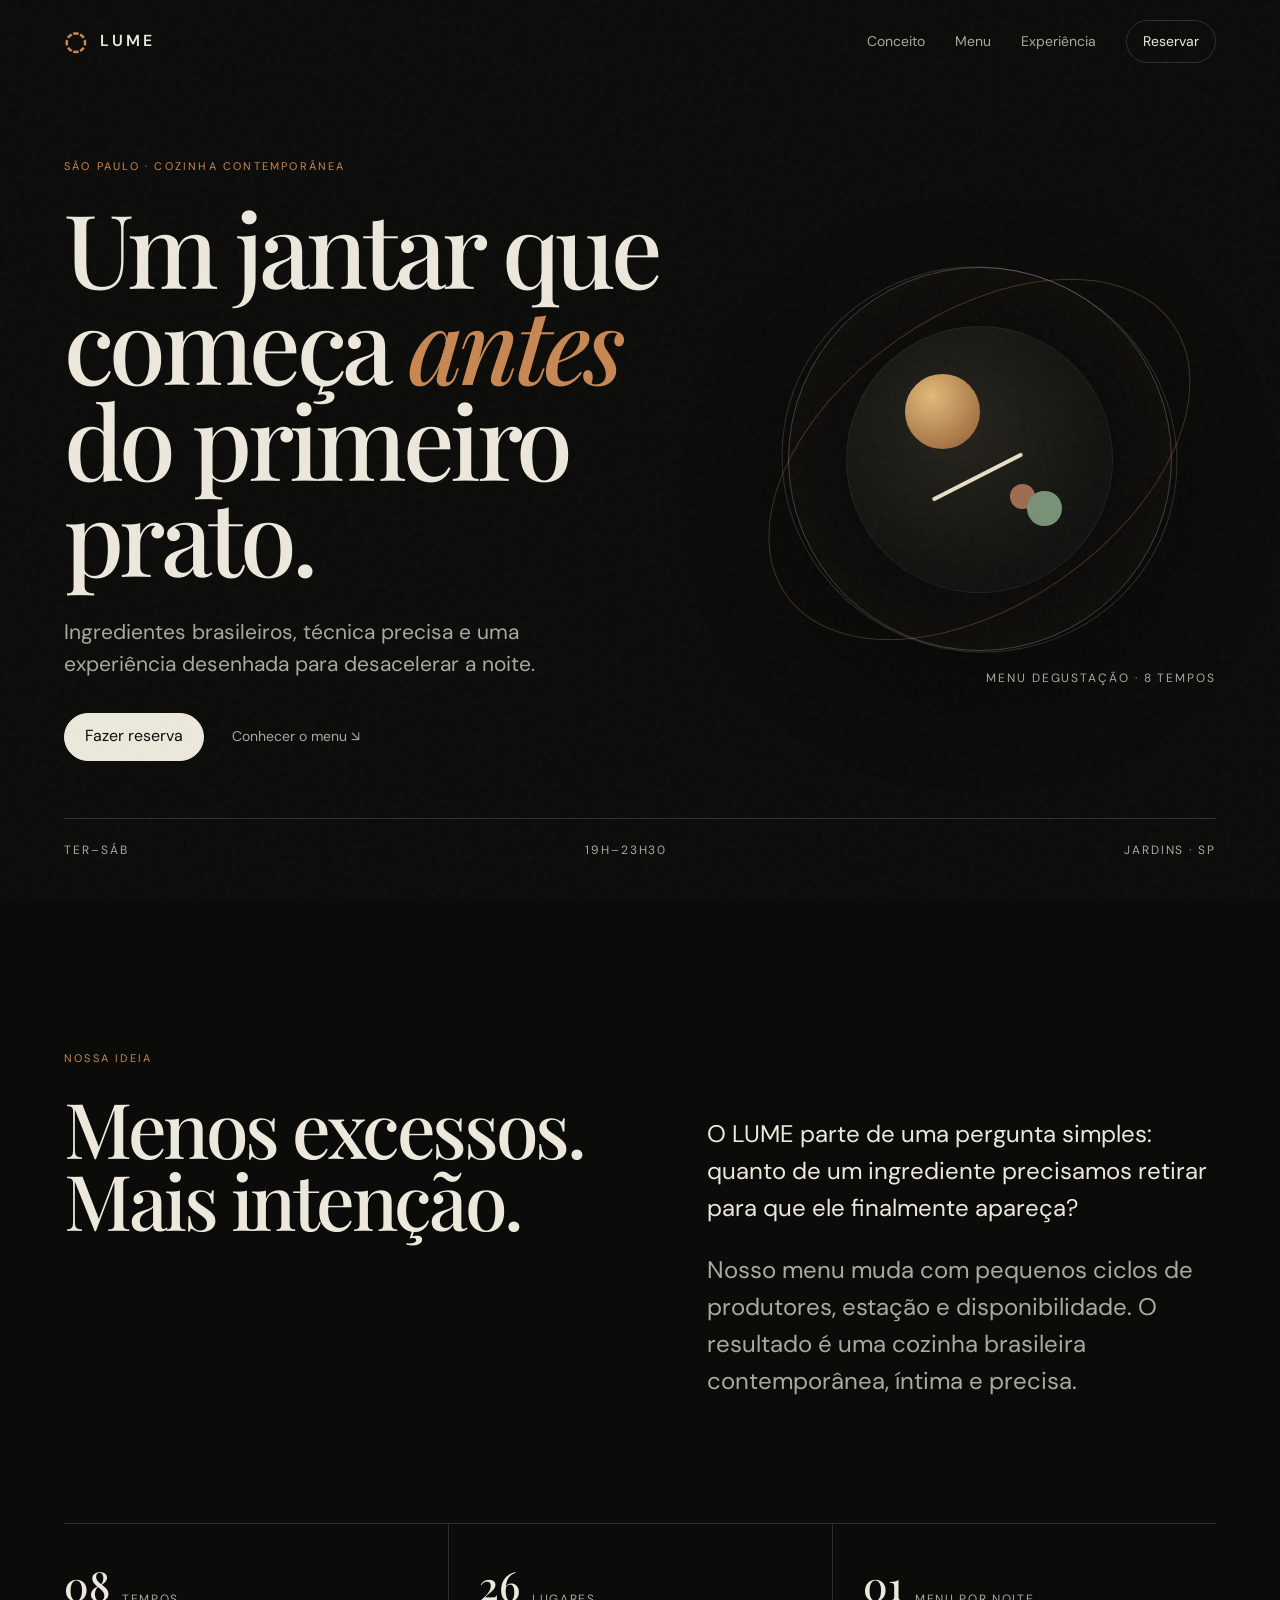
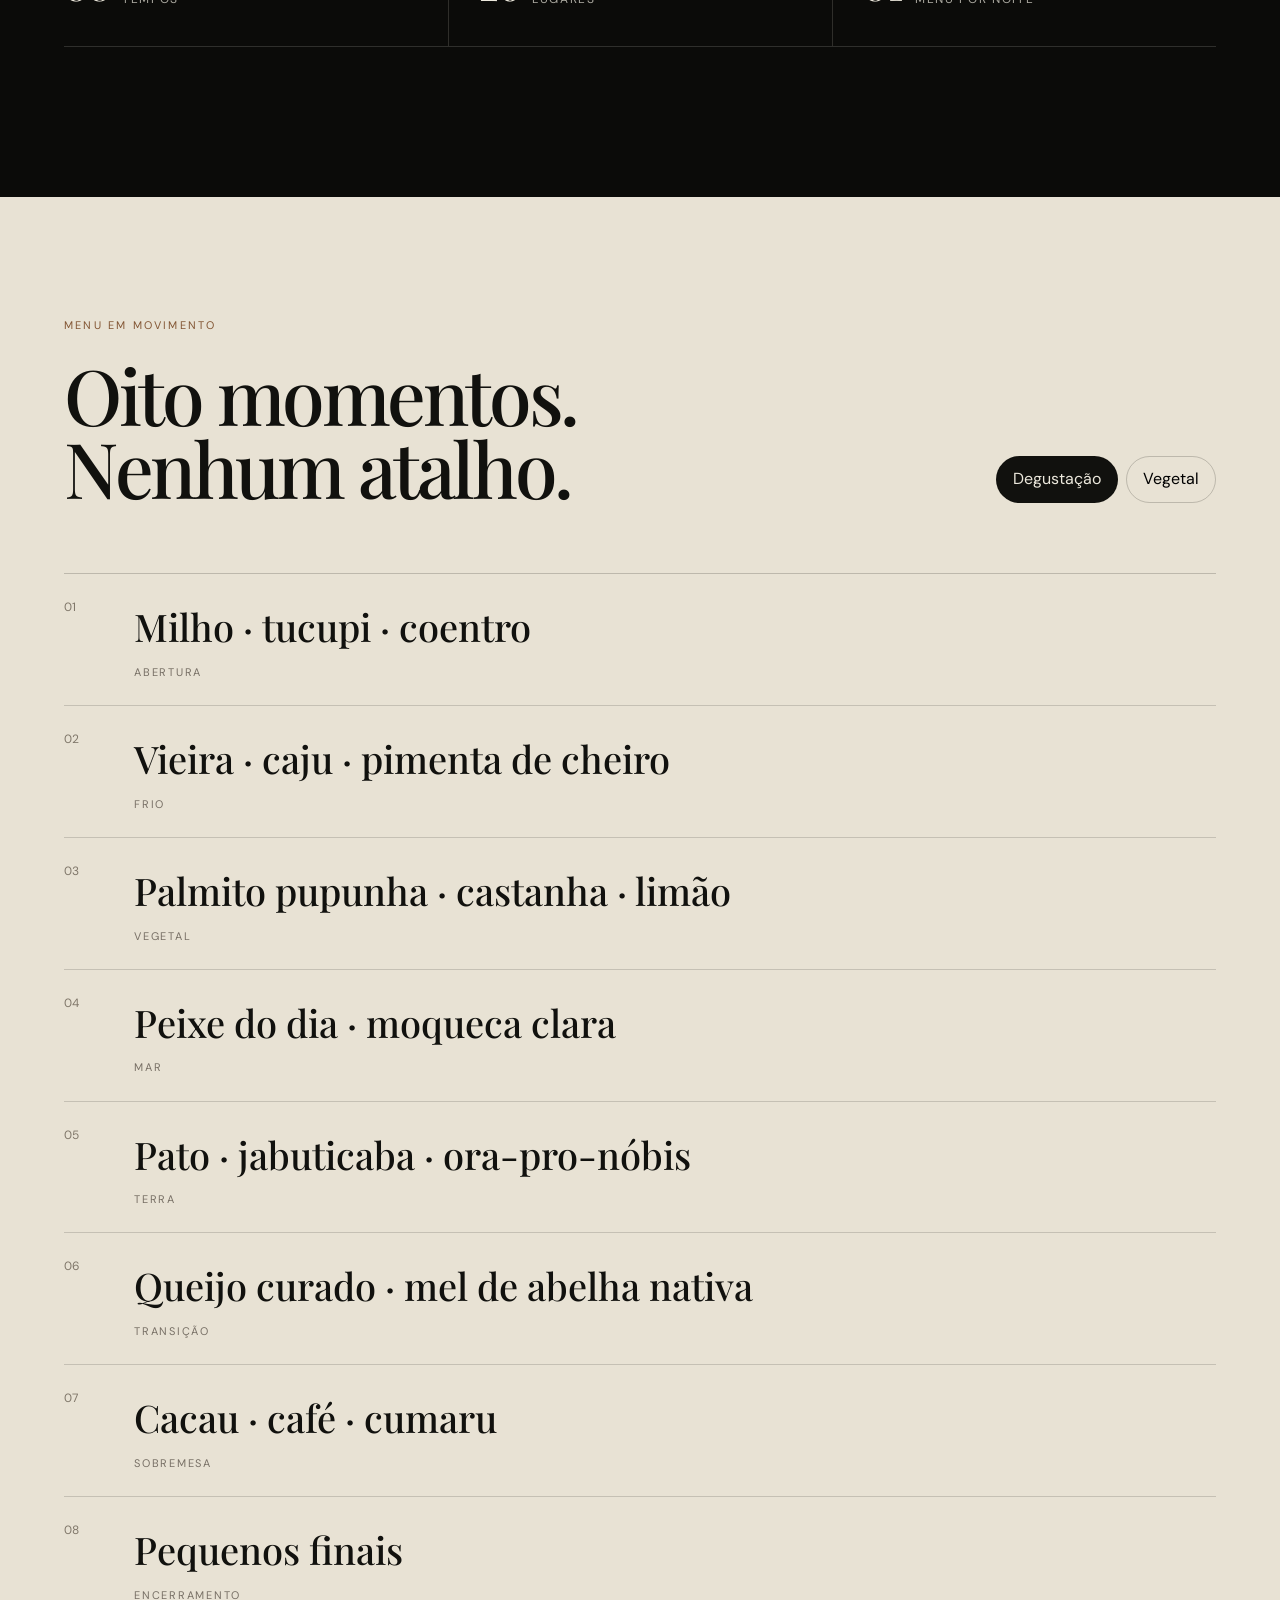
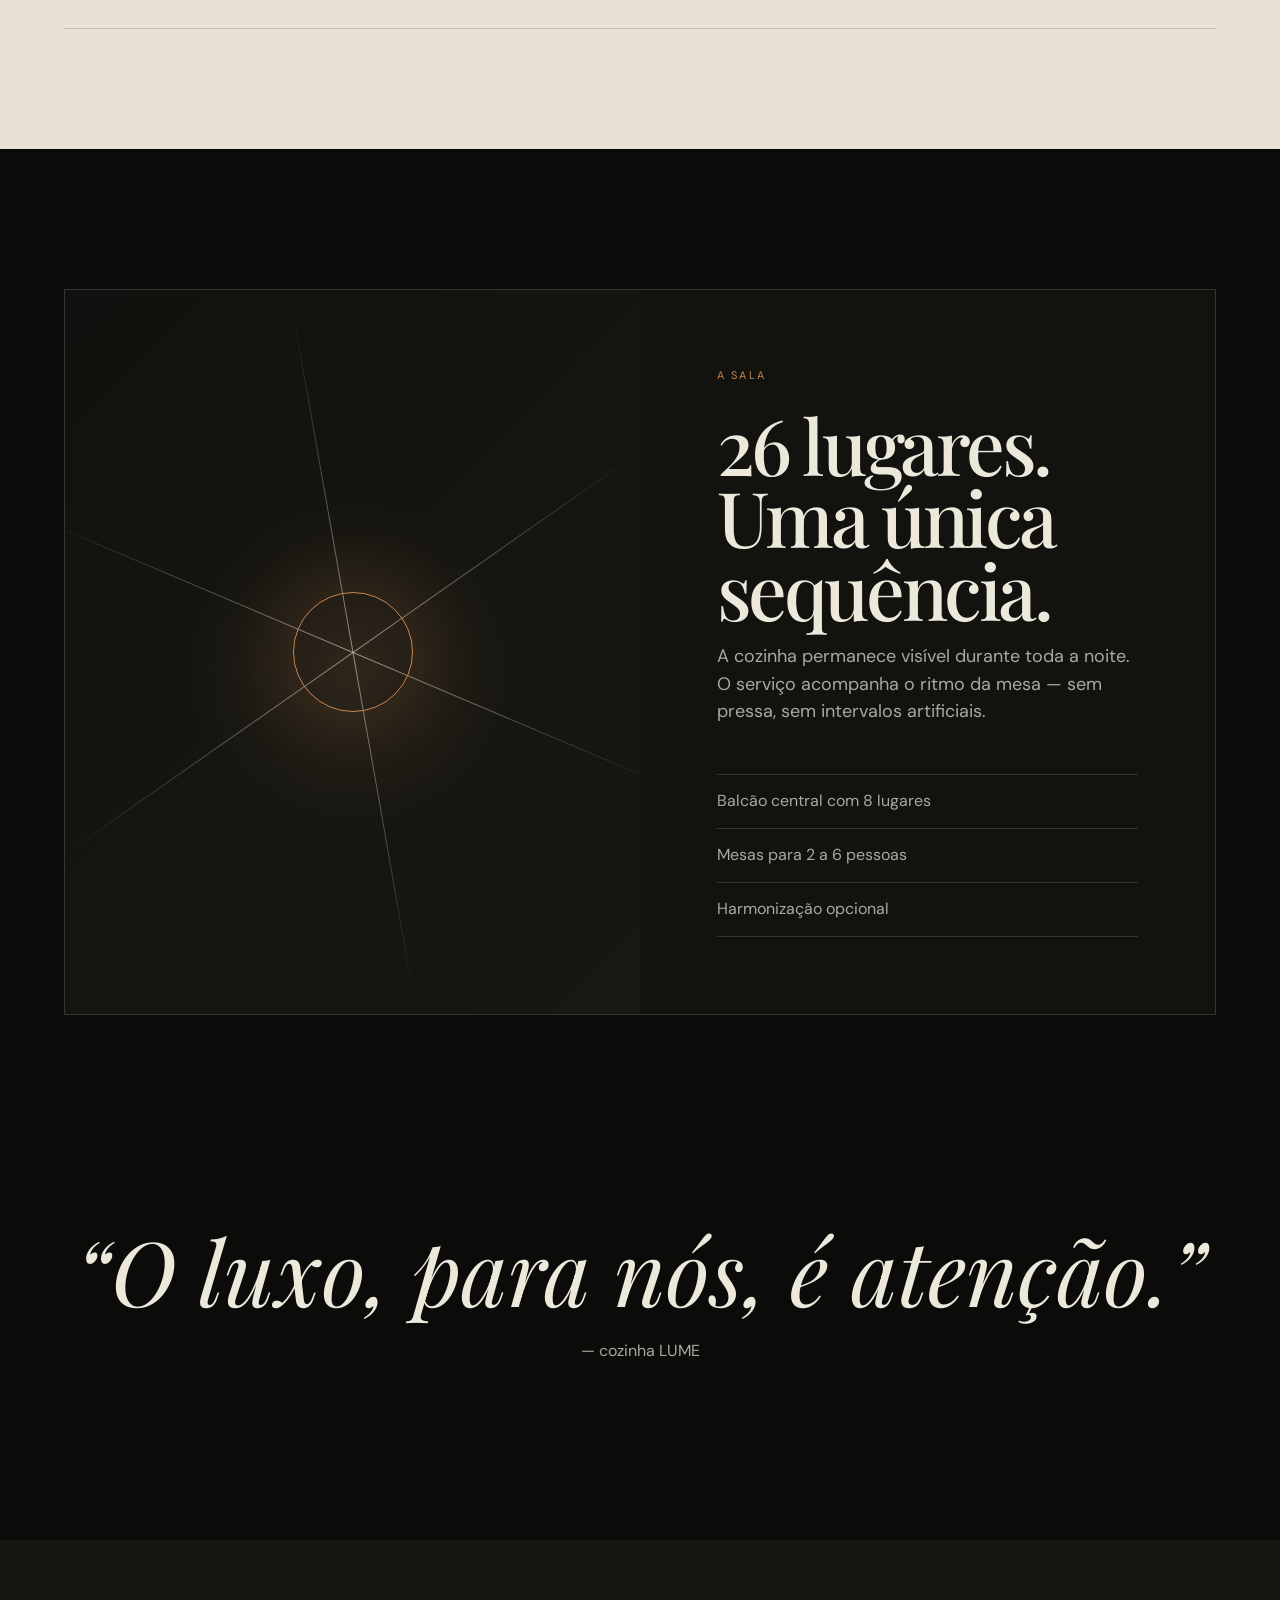
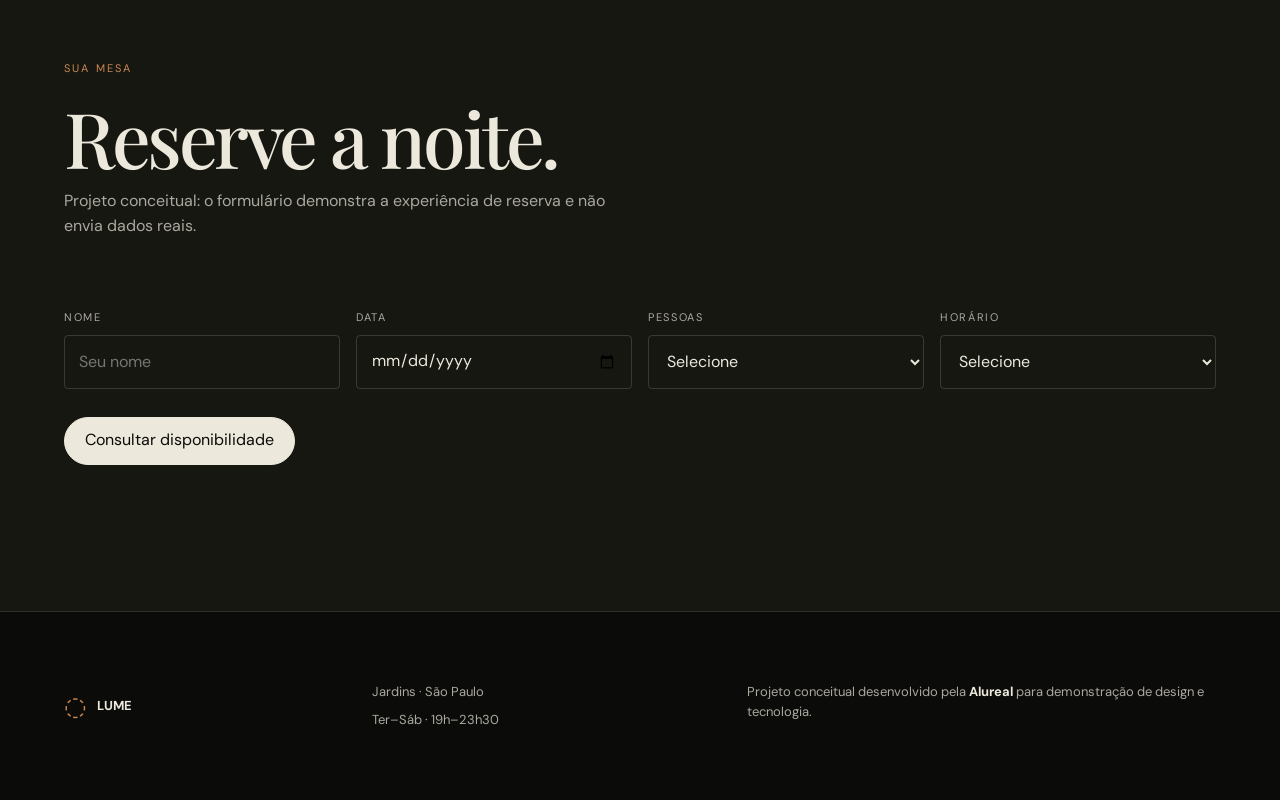
==== index.html @ 0ec7ad1d "feat: add LUME portfolio landing page" ====
<!doctype html>
<html lang="pt-BR">
<head>
  <meta charset="utf-8" />
  <meta name="viewport" content="width=device-width,initial-scale=1" />
  <meta name="theme-color" content="#0b0b09" />
  <meta name="description" content="LUME — experiência gastronômica autoral. Projeto conceitual desenvolvido pela Alureal." />
  <title>LUME — cozinha autoral</title>
  <link rel="preconnect" href="https://fonts.googleapis.com">
  <link rel="preconnect" href="https://fonts.gstatic.com" crossorigin>
  <link href="https://fonts.googleapis.com/css2?family=DM+Sans:wght@400;500;600&family=Playfair+Display:ital,wght@0,500;0,600;1,500&display=swap" rel="stylesheet">
  <link rel="stylesheet" href="styles.css" />
</head>
<body>
  <a class="skip-link" href="#conteudo">Ir para o conteúdo</a>
  <div class="grain" aria-hidden="true"></div>

  <header class="site-header" data-header>
    <a class="brand" href="#topo" aria-label="Lume, início">
      <span class="brand-mark" aria-hidden="true">◌</span>
      <span>LUME</span>
    </a>
    <button class="menu-toggle" data-menu-toggle aria-expanded="false" aria-controls="nav-principal">Menu</button>
    <nav id="nav-principal" class="nav" data-nav aria-label="Navegação principal">
      <a href="#conceito">Conceito</a>
      <a href="#menu">Menu</a>
      <a href="#experiencia">Experiência</a>
      <a href="#reserva" class="nav-cta">Reservar</a>
    </nav>
  </header>

  <main id="conteudo">
    <section id="topo" class="hero section-pad">
      <div class="hero-copy reveal">
        <p class="eyebrow">São Paulo · cozinha contemporânea</p>
        <h1>Um jantar que começa <em>antes</em> do primeiro prato.</h1>
        <p class="hero-lead">Ingredientes brasileiros, técnica precisa e uma experiência desenhada para desacelerar a noite.</p>
        <div class="hero-actions">
          <a class="button button-primary" href="#reserva">Fazer reserva</a>
          <a class="text-link" href="#menu">Conhecer o menu <span>↘</span></a>
        </div>
      </div>

      <div class="hero-art reveal" aria-label="Composição abstrata inspirada em gastronomia fina">
        <div class="orbit orbit-a"></div>
        <div class="orbit orbit-b"></div>
        <div class="plate">
          <div class="plate-inner">
            <span class="ingredient ingredient-a"></span>
            <span class="ingredient ingredient-b"></span>
            <span class="ingredient ingredient-c"></span>
          </div>
        </div>
        <p class="hero-art-caption">Menu degustação · 8 tempos</p>
      </div>

      <div class="hero-meta reveal">
        <span>Ter–Sáb</span>
        <span>19h–23h30</span>
        <span>Jardins · SP</span>
      </div>
    </section>

    <section id="conceito" class="statement section-pad">
      <p class="eyebrow reveal">Nossa ideia</p>
      <div class="statement-grid">
        <h2 class="reveal">Menos excessos.<br>Mais intenção.</h2>
        <div class="statement-copy reveal">
          <p>O LUME parte de uma pergunta simples: quanto de um ingrediente precisamos retirar para que ele finalmente apareça?</p>
          <p>Nosso menu muda com pequenos ciclos de produtores, estação e disponibilidade. O resultado é uma cozinha brasileira contemporânea, íntima e precisa.</p>
        </div>
      </div>
      <div class="metrics reveal" aria-label="Destaques do restaurante">
        <div><strong>08</strong><span>tempos</span></div>
        <div><strong>26</strong><span>lugares</span></div>
        <div><strong>01</strong><span>menu por noite</span></div>
      </div>
    </section>

    <section id="menu" class="menu-section section-pad">
      <div class="section-head reveal">
        <div>
          <p class="eyebrow">Menu em movimento</p>
          <h2>Oito momentos.<br>Nenhum atalho.</h2>
        </div>
        <div class="menu-tabs" role="tablist" aria-label="Seleção de menu">
          <button class="menu-tab active" data-menu-tab="degustacao" role="tab" aria-selected="true">Degustação</button>
          <button class="menu-tab" data-menu-tab="vegetal" role="tab" aria-selected="false">Vegetal</button>
        </div>
      </div>

      <div class="menu-list reveal" data-menu-panel="degustacao">
        <article><span>01</span><div><h3>Milho · tucupi · coentro</h3><p>abertura</p></div></article>
        <article><span>02</span><div><h3>Vieira · caju · pimenta de cheiro</h3><p>frio</p></div></article>
        <article><span>03</span><div><h3>Palmito pupunha · castanha · limão</h3><p>vegetal</p></div></article>
        <article><span>04</span><div><h3>Peixe do dia · moqueca clara</h3><p>mar</p></div></article>
        <article><span>05</span><div><h3>Pato · jabuticaba · ora-pro-nóbis</h3><p>terra</p></div></article>
        <article><span>06</span><div><h3>Queijo curado · mel de abelha nativa</h3><p>transição</p></div></article>
        <article><span>07</span><div><h3>Cacau · café · cumaru</h3><p>sobremesa</p></div></article>
        <article><span>08</span><div><h3>Pequenos finais</h3><p>encerramento</p></div></article>
      </div>

      <div class="menu-list reveal" data-menu-panel="vegetal" hidden>
        <article><span>01</span><div><h3>Milho · tucupi · coentro</h3><p>abertura</p></div></article>
        <article><span>02</span><div><h3>Tomate fermentado · caju · manjericão</h3><p>frio</p></div></article>
        <article><span>03</span><div><h3>Palmito pupunha · castanha · limão</h3><p>vegetal</p></div></article>
        <article><span>04</span><div><h3>Abóbora · leite de coco · dendê</h3><p>quente</p></div></article>
        <article><span>05</span><div><h3>Cogumelos · jabuticaba · ervas</h3><p>terra</p></div></article>
        <article><span>06</span><div><h3>Mandioca · melado · queijo vegetal</h3><p>transição</p></div></article>
        <article><span>07</span><div><h3>Cacau · café · cumaru</h3><p>sobremesa</p></div></article>
        <article><span>08</span><div><h3>Pequenos finais</h3><p>encerramento</p></div></article>
      </div>
    </section>

    <section id="experiencia" class="experience section-pad">
      <div class="experience-card reveal">
        <div class="experience-visual" aria-hidden="true">
          <span class="glass-line line-1"></span>
          <span class="glass-line line-2"></span>
          <span class="glass-line line-3"></span>
          <span class="experience-dot"></span>
        </div>
        <div class="experience-copy">
          <p class="eyebrow">A sala</p>
          <h2>26 lugares.<br>Uma única sequência.</h2>
          <p>A cozinha permanece visível durante toda a noite. O serviço acompanha o ritmo da mesa — sem pressa, sem intervalos artificiais.</p>
          <ul>
            <li>Balcão central com 8 lugares</li>
            <li>Mesas para 2 a 6 pessoas</li>
            <li>Harmonização opcional</li>
          </ul>
        </div>
      </div>
    </section>

    <section class="quote section-pad reveal" aria-label="Manifesto">
      <blockquote>“O luxo, para nós, é atenção.”</blockquote>
      <p>— cozinha LUME</p>
    </section>

    <section id="reserva" class="reservation section-pad">
      <div class="reservation-head reveal">
        <p class="eyebrow">Sua mesa</p>
        <h2>Reserve a noite.</h2>
        <p>Projeto conceitual: o formulário demonstra a experiência de reserva e não envia dados reais.</p>
      </div>

      <form class="reservation-form reveal" data-reservation-form>
        <label>
          <span>Nome</span>
          <input name="nome" autocomplete="name" placeholder="Seu nome" required />
        </label>
        <label>
          <span>Data</span>
          <input name="data" type="date" required />
        </label>
        <label>
          <span>Pessoas</span>
          <select name="pessoas" required>
            <option value="">Selecione</option>
            <option>2 pessoas</option><option>3 pessoas</option><option>4 pessoas</option><option>5 pessoas</option><option>6 pessoas</option>
          </select>
        </label>
        <label>
          <span>Horário</span>
          <select name="horario" required>
            <option value="">Selecione</option>
            <option>19:00</option><option>19:30</option><option>20:00</option><option>20:30</option><option>21:00</option>
          </select>
        </label>
        <button class="button button-primary form-submit" type="submit">Consultar disponibilidade</button>
        <p class="form-message" data-form-message aria-live="polite"></p>
      </form>
    </section>
  </main>

  <footer class="footer section-pad">
    <div class="footer-brand">
      <span class="brand-mark" aria-hidden="true">◌</span>
      <strong>LUME</strong>
    </div>
    <div><span>Jardins · São Paulo</span><span>Ter–Sáb · 19h–23h30</span></div>
    <p class="concept-credit">Projeto conceitual desenvolvido pela <strong>Alureal</strong> para demonstração de design e tecnologia.</p>
  </footer>

  <script src="script.js"></script>
</body>
</html>
---- styles.css ----
:root{--bg:#0b0b09;--panel:#12120f;--paper:#ece8dc;--muted:#aaa89f;--line:rgba(236,232,220,.16);--accent:#c88752;--accent2:#7a9b7b;--max:1280px;--pad:clamp(24px,5vw,72px)}
*{box-sizing:border-box}html{scroll-behavior:smooth}body{margin:0;background:var(--bg);color:var(--paper);font-family:"DM Sans",sans-serif;line-height:1.55;overflow-x:hidden}body.menu-open{overflow:hidden}a{color:inherit;text-decoration:none}button,input,select{font:inherit}.skip-link{position:fixed;left:16px;top:-60px;background:var(--paper);color:var(--bg);padding:10px 14px;z-index:100}.skip-link:focus{top:16px}.grain{position:fixed;inset:0;pointer-events:none;opacity:.1;z-index:90;background-image:url("data:image/svg+xml,%3Csvg viewBox='0 0 180 180' xmlns='http://www.w3.org/2000/svg'%3E%3Cfilter id='n'%3E%3CfeTurbulence type='fractalNoise' baseFrequency='.9' numOctaves='3' stitchTiles='stitch'/%3E%3C/filter%3E%3Crect width='100%25' height='100%25' filter='url(%23n)' opacity='.35'/%3E%3C/svg%3E")}.section-pad{padding-left:var(--pad);padding-right:var(--pad)}.site-header{position:fixed;top:0;left:0;right:0;z-index:80;height:84px;padding:0 var(--pad);display:flex;align-items:center;justify-content:space-between;border-bottom:1px solid transparent;transition:.3s}.site-header.scrolled{background:rgba(11,11,9,.82);backdrop-filter:blur(18px);border-color:var(--line)}.brand{display:flex;gap:10px;align-items:center;font-weight:600;letter-spacing:.18em}.brand-mark{color:var(--accent);font-size:26px}.nav{display:flex;align-items:center;gap:30px;font-size:14px}.nav a{color:var(--muted);transition:.2s}.nav a:hover{color:var(--paper)}.nav-cta{border:1px solid var(--line);border-radius:999px;padding:10px 16px;color:var(--paper)!important}.menu-toggle{display:none;border:0;background:none;color:var(--paper);padding:8px}.hero{min-height:100svh;max-width:var(--max);margin:auto;padding-top:140px;padding-bottom:40px;display:grid;grid-template-columns:1.15fr .85fr;grid-template-rows:1fr auto;gap:40px;align-items:center}.eyebrow{text-transform:uppercase;letter-spacing:.2em;font-size:11px;color:var(--accent);margin:0 0 24px}.hero h1,.statement h2,.section-head h2,.experience h2,.reservation h2{font-family:"Playfair Display",serif;font-weight:500;letter-spacing:-.045em;line-height:.94;margin:0}.hero h1{font-size:clamp(54px,8vw,116px);max-width:900px}.hero h1 em{font-weight:500;color:var(--accent)}.hero-lead{max-width:560px;color:var(--muted);font-size:clamp(17px,2vw,21px);margin:32px 0}.hero-actions{display:flex;align-items:center;gap:28px;flex-wrap:wrap}.button{display:inline-flex;align-items:center;justify-content:center;min-height:48px;padding:0 20px;border-radius:999px;border:1px solid var(--line);cursor:pointer;transition:.25s}.button-primary{background:var(--paper);color:var(--bg);border-color:var(--paper)}.button-primary:hover{transform:translateY(-2px);background:#fff}.text-link{color:var(--muted);font-size:14px}.text-link span{display:inline-block;transition:.2s}.text-link:hover span{transform:translate(3px,3px)}.hero-art{position:relative;min-height:520px;display:grid;place-items:center}.plate{width:min(30vw,390px);aspect-ratio:1;border:1px solid rgba(236,232,220,.24);border-radius:50%;display:grid;place-items:center;box-shadow:inset 0 0 90px rgba(200,135,82,.05),0 35px 100px rgba(0,0,0,.36)}.plate-inner{width:70%;aspect-ratio:1;border-radius:50%;background:radial-gradient(circle at 42% 38%,#25231c,#11110e 68%);position:relative;border:1px solid rgba(255,255,255,.06)}.ingredient{position:absolute;display:block;border-radius:50%;filter:blur(.2px)}.ingredient-a{width:28%;aspect-ratio:1;background:radial-gradient(circle at 35% 30%,#e3b979,#8e5b32);left:22%;top:18%}.ingredient-b{width:13%;aspect-ratio:1;background:#789176;right:19%;bottom:25%;box-shadow:-22px -12px 0 -5px #9d6c52}.ingredient-c{width:38%;height:4px;border-radius:10px;background:#e6dfc7;left:30%;top:56%;transform:rotate(-27deg)}.orbit{position:absolute;border:1px solid var(--line);border-radius:50%;inset:13% 8%}.orbit-a{transform:rotate(18deg)}.orbit-b{inset:22% 0;transform:rotate(-35deg);border-color:rgba(200,135,82,.3)}.hero-art-caption{position:absolute;right:0;bottom:20px;color:var(--muted);font-size:12px;letter-spacing:.16em;text-transform:uppercase}.hero-meta{grid-column:1/-1;display:flex;justify-content:space-between;padding-top:22px;border-top:1px solid var(--line);color:var(--muted);font-size:12px;text-transform:uppercase;letter-spacing:.16em}.statement{max-width:var(--max);margin:auto;padding-top:150px;padding-bottom:150px}.statement-grid{display:grid;grid-template-columns:1.05fr .95fr;gap:80px}.statement h2,.section-head h2,.experience h2,.reservation h2{font-size:clamp(46px,6vw,82px)}.statement-copy{font-size:clamp(18px,2vw,24px);color:var(--muted);max-width:590px}.statement-copy p:first-child{color:var(--paper)}.metrics{margin-top:100px;border-top:1px solid var(--line);border-bottom:1px solid var(--line);display:grid;grid-template-columns:repeat(3,1fr)}.metrics div{padding:30px 0;display:flex;align-items:end;gap:12px}.metrics div+div{border-left:1px solid var(--line);padding-left:30px}.metrics strong{font-family:"Playfair Display";font-size:40px;font-weight:500}.metrics span{color:var(--muted);font-size:12px;text-transform:uppercase;letter-spacing:.14em;margin-bottom:8px}.menu-section{background:#e8e2d4;color:#11110e;padding-top:120px;padding-bottom:120px}.menu-section .eyebrow{color:#825533}.section-head{max-width:var(--max);margin:auto;display:flex;justify-content:space-between;gap:40px;align-items:end}.menu-tabs{display:flex;gap:8px}.menu-tab{border:1px solid rgba(17,17,14,.2);background:transparent;border-radius:999px;padding:10px 16px;cursor:pointer}.menu-tab.active{background:#11110e;color:#ece8dc}.menu-list{max-width:var(--max);margin:70px auto 0;border-top:1px solid rgba(17,17,14,.2)}.menu-list article{display:grid;grid-template-columns:70px 1fr;padding:24px 0;border-bottom:1px solid rgba(17,17,14,.16)}.menu-list article>span{font-size:12px;color:#7f7669}.menu-list h3{font-family:"Playfair Display";font-size:clamp(24px,3vw,38px);font-weight:500;margin:0}.menu-list p{font-size:11px;letter-spacing:.16em;text-transform:uppercase;color:#776f65;margin:7px 0 0}.experience{max-width:var(--max);margin:auto;padding-top:140px;padding-bottom:140px}.experience-card{display:grid;grid-template-columns:1fr 1fr;min-height:620px;border:1px solid var(--line);background:var(--panel)}.experience-visual{position:relative;overflow:hidden;background:radial-gradient(circle at 50% 52%,rgba(200,135,82,.15),transparent 35%),linear-gradient(135deg,#11120f,#181712)}.glass-line{position:absolute;height:1px;background:linear-gradient(90deg,transparent,rgba(236,232,220,.55),transparent);width:120%;left:-10%;top:50%}.line-1{transform:rotate(23deg)}.line-2{transform:rotate(-35deg)}.line-3{transform:rotate(80deg)}.experience-dot{position:absolute;width:120px;aspect-ratio:1;border-radius:50%;border:1px solid var(--accent);left:50%;top:50%;transform:translate(-50%,-50%);box-shadow:0 0 80px rgba(200,135,82,.18)}.experience-copy{padding:clamp(36px,6vw,86px);display:flex;flex-direction:column;justify-content:center}.experience-copy>p:not(.eyebrow){color:var(--muted);font-size:18px;max-width:520px}.experience-copy ul{list-style:none;padding:0;margin:30px 0 0;border-top:1px solid var(--line)}.experience-copy li{padding:14px 0;border-bottom:1px solid var(--line);color:var(--muted)}.quote{max-width:var(--max);margin:auto;padding-top:70px;padding-bottom:160px;text-align:center}.quote blockquote{font-family:"Playfair Display";font-style:italic;font-size:clamp(46px,7vw,100px);line-height:1;margin:0}.quote p{color:var(--muted);margin-top:25px}.reservation{background:#171712;padding-top:120px;padding-bottom:130px}.reservation-head,.reservation-form{max-width:var(--max);margin-left:auto;margin-right:auto}.reservation-head>p:last-child{color:var(--muted);max-width:560px}.reservation-form{margin-top:70px;display:grid;grid-template-columns:repeat(4,1fr);gap:16px}.reservation-form label{display:flex;flex-direction:column;gap:9px}.reservation-form label span{font-size:11px;text-transform:uppercase;letter-spacing:.15em;color:var(--muted)}.reservation-form input,.reservation-form select{width:100%;height:54px;background:transparent;color:var(--paper);border:1px solid var(--line);padding:0 14px;border-radius:4px;outline:none}.reservation-form select option{color:#111}.reservation-form input:focus,.reservation-form select:focus{border-color:var(--accent)}.form-submit{grid-column:1/-1;margin-top:12px;justify-self:start}.form-message{grid-column:1/-1;margin:0;color:var(--accent2)}.footer{max-width:var(--max);margin:auto;padding-top:70px;padding-bottom:70px;display:grid;grid-template-columns:.8fr 1fr 1.4fr;gap:40px;border-top:1px solid var(--line);color:var(--muted);font-size:13px}.footer-brand{display:flex;gap:10px;align-items:center;color:var(--paper)}.footer>div:nth-child(2){display:flex;flex-direction:column;gap:8px}.concept-credit{margin:0}.concept-credit strong{color:var(--paper)}.reveal{opacity:0;transform:translateY(24px);transition:opacity .8s ease,transform .8s ease}.reveal.visible{opacity:1;transform:none}@media(max-width:900px){.nav{position:fixed;inset:84px 0 0;background:rgba(11,11,9,.97);display:none;flex-direction:column;align-items:flex-start;padding:40px var(--pad);font-size:28px}.nav.open{display:flex}.menu-toggle{display:block}.hero{grid-template-columns:1fr;padding-top:130px}.hero-art{min-height:420px}.plate{width:min(72vw,380px)}.hero-meta{gap:20px;overflow:auto}.statement-grid,.experience-card{grid-template-columns:1fr}.statement-grid{gap:30px}.metrics{grid-template-columns:1fr}.metrics div+div{border-left:0;border-top:1px solid var(--line);padding-left:0}.section-head{align-items:flex-start;flex-direction:column}.experience-visual{min-height:420px}.reservation-form{grid-template-columns:1fr 1fr}.footer{grid-template-columns:1fr 1fr}.concept-credit{grid-column:1/-1}}@media(max-width:560px){.site-header{height:72px}.nav{inset:72px 0 0}.hero{padding-top:112px}.hero-actions{align-items:flex-start;flex-direction:column}.hero-art{min-height:340px}.hero-art-caption{position:static;margin-top:20px}.metrics strong{font-size:34px}.menu-tabs{width:100%}.menu-tab{flex:1}.menu-list article{grid-template-columns:42px 1fr}.experience-visual{min-height:320px}.reservation-form{grid-template-columns:1fr}.footer{grid-template-columns:1fr}.concept-credit{grid-column:auto}}@media(prefers-reduced-motion:reduce){html{scroll-behavior:auto}.reveal{opacity:1;transform:none;transition:none}.button,.text-link span{transition:none}}
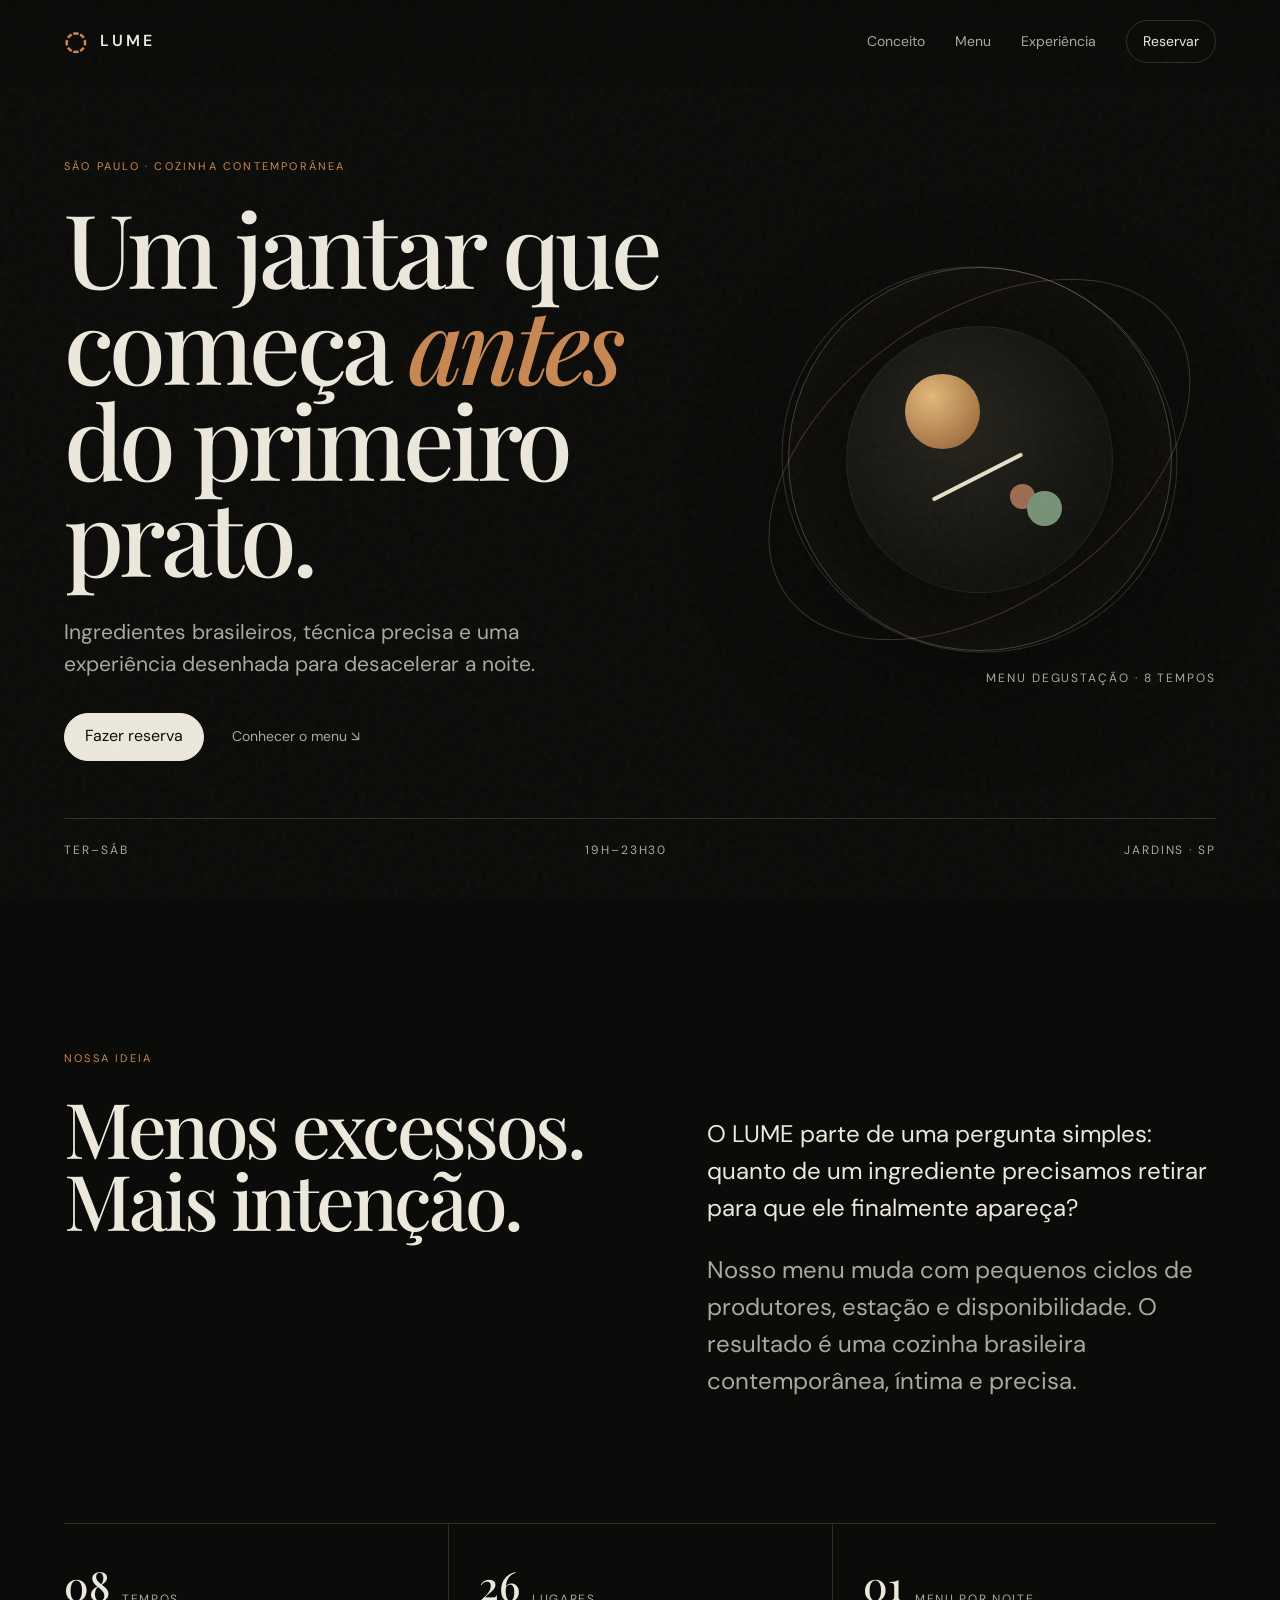
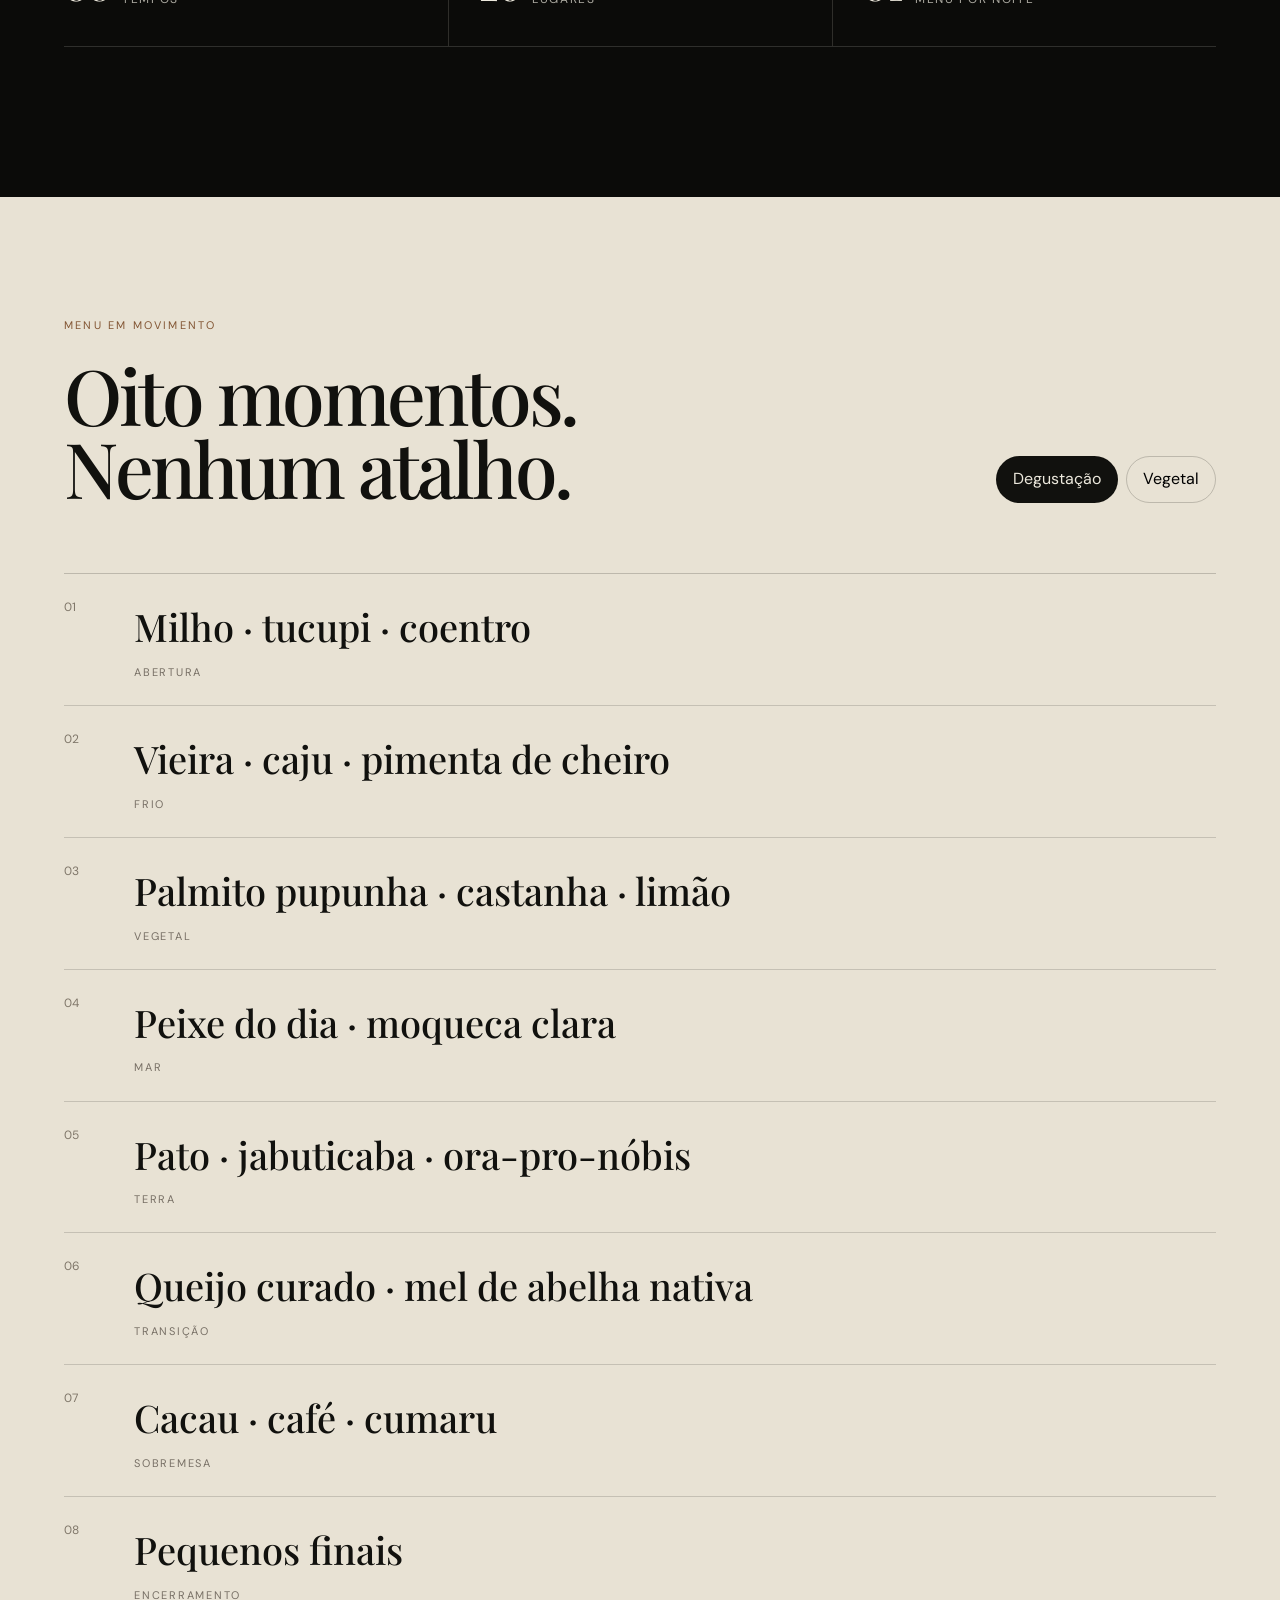
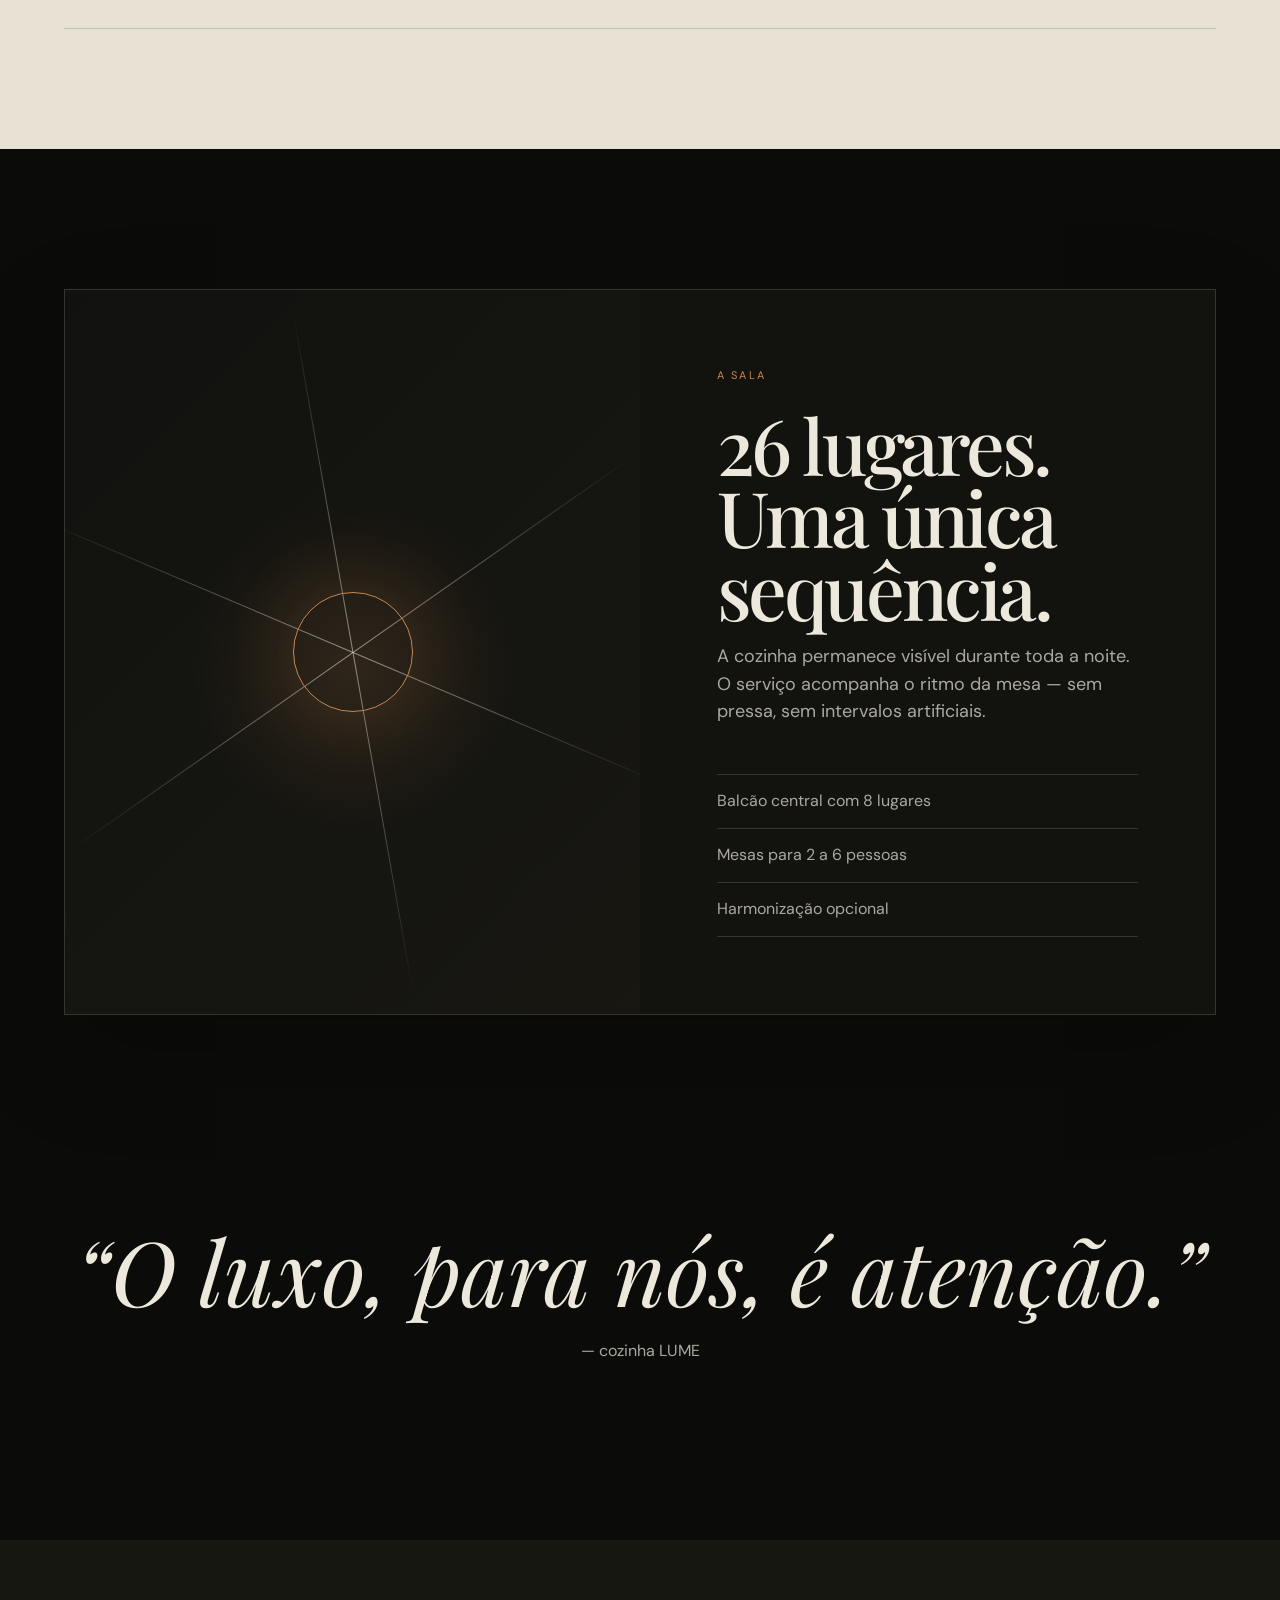
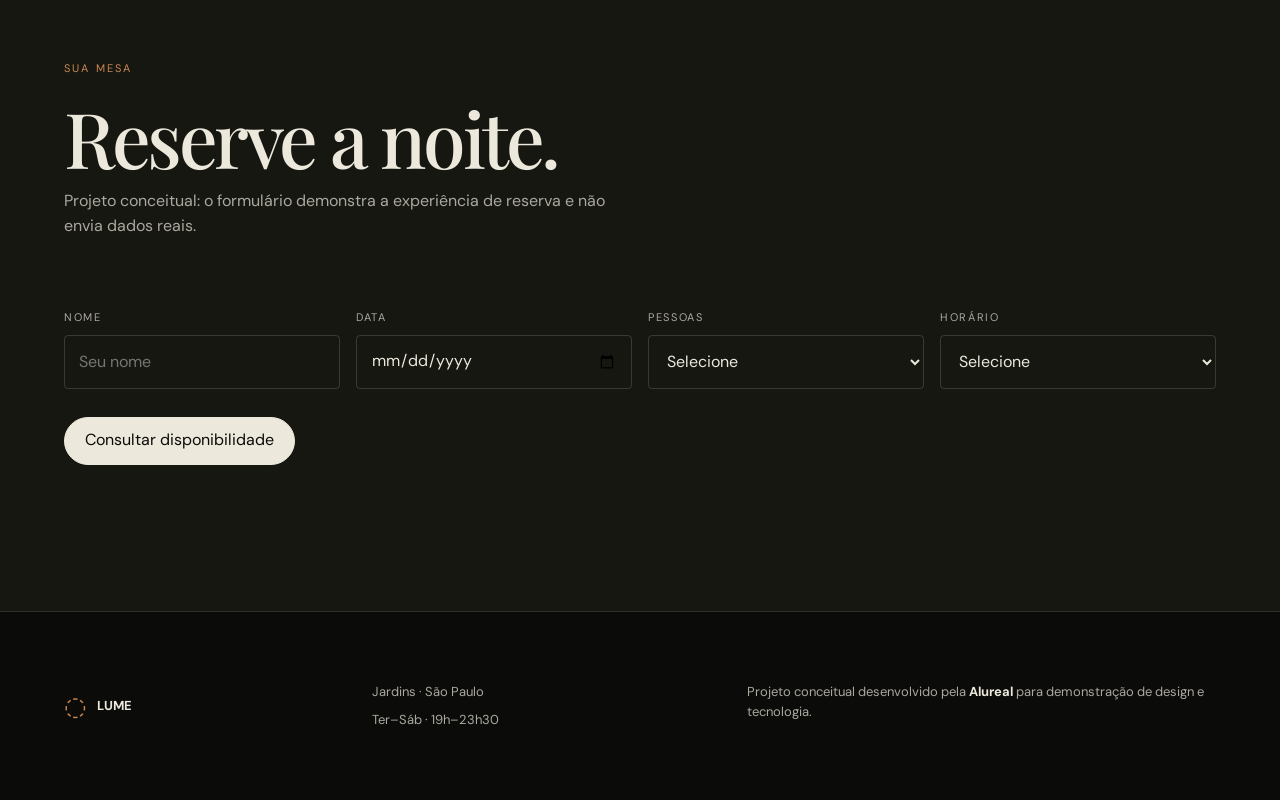
==== commit 9a431e15: "feat: connect homepage to multipage experience" ====
--- a/index.html
+++ b/index.html
@@ -2,7 +2,7 @@
 <html lang="pt-BR">
 <head>
   <meta charset="utf-8" />
-  <meta name="viewport" content="width=device-width,initial-scale=1" />
+  <meta name="viewport" content="width=device-width, initial-scale=1, maximum-scale=1, user-scalable=no, viewport-fit=cover">
   <meta name="theme-color" content="#0b0b09" />
   <meta name="description" content="LUME — experiência gastronômica autoral. Projeto conceitual desenvolvido pela Alureal." />
   <title>LUME — cozinha autoral</title>
@@ -22,10 +22,10 @@
     </a>
     <button class="menu-toggle" data-menu-toggle aria-expanded="false" aria-controls="nav-principal">Menu</button>
     <nav id="nav-principal" class="nav" data-nav aria-label="Navegação principal">
-      <a href="#conceito">Conceito</a>
-      <a href="#menu">Menu</a>
-      <a href="#experiencia">Experiência</a>
-      <a href="#reserva" class="nav-cta">Reservar</a>
+      <a href="experiencia.html">Conceito</a>
+      <a href="menu.html">Menu</a>
+      <a href="experiencia.html">Experiência</a>
+      <a href="reserva.html" class="nav-cta">Reservar</a>
     </nav>
   </header>
 
@@ -36,8 +36,8 @@
         <h1>Um jantar que começa <em>antes</em> do primeiro prato.</h1>
         <p class="hero-lead">Ingredientes brasileiros, técnica precisa e uma experiência desenhada para desacelerar a noite.</p>
         <div class="hero-actions">
-          <a class="button button-primary" href="#reserva">Fazer reserva</a>
-          <a class="text-link" href="#menu">Conhecer o menu <span>↘</span></a>
+          <a class="button button-primary" href="reserva.html">Fazer reserva</a>
+          <a class="text-link" href="menu.html">Conhecer o menu <span>↘</span></a>
         </div>
       </div>
 
--- a/styles.css
+++ b/styles.css
@@ -1,2 +1,31 @@
 :root{--bg:#0b0b09;--panel:#12120f;--paper:#ece8dc;--muted:#aaa89f;--line:rgba(236,232,220,.16);--accent:#c88752;--accent2:#7a9b7b;--max:1280px;--pad:clamp(24px,5vw,72px)}
 *{box-sizing:border-box}html{scroll-behavior:smooth}body{margin:0;background:var(--bg);color:var(--paper);font-family:"DM Sans",sans-serif;line-height:1.55;overflow-x:hidden}body.menu-open{overflow:hidden}a{color:inherit;text-decoration:none}button,input,select{font:inherit}.skip-link{position:fixed;left:16px;top:-60px;background:var(--paper);color:var(--bg);padding:10px 14px;z-index:100}.skip-link:focus{top:16px}.grain{position:fixed;inset:0;pointer-events:none;opacity:.1;z-index:90;background-image:url("data:image/svg+xml,%3Csvg viewBox='0 0 180 180' xmlns='http://www.w3.org/2000/svg'%3E%3Cfilter id='n'%3E%3CfeTurbulence type='fractalNoise' baseFrequency='.9' numOctaves='3' stitchTiles='stitch'/%3E%3C/filter%3E%3Crect width='100%25' height='100%25' filter='url(%23n)' opacity='.35'/%3E%3C/svg%3E")}.section-pad{padding-left:var(--pad);padding-right:var(--pad)}.site-header{position:fixed;top:0;left:0;right:0;z-index:80;height:84px;padding:0 var(--pad);display:flex;align-items:center;justify-content:space-between;border-bottom:1px solid transparent;transition:.3s}.site-header.scrolled{background:rgba(11,11,9,.82);backdrop-filter:blur(18px);border-color:var(--line)}.brand{display:flex;gap:10px;align-items:center;font-weight:600;letter-spacing:.18em}.brand-mark{color:var(--accent);font-size:26px}.nav{display:flex;align-items:center;gap:30px;font-size:14px}.nav a{color:var(--muted);transition:.2s}.nav a:hover{color:var(--paper)}.nav-cta{border:1px solid var(--line);border-radius:999px;padding:10px 16px;color:var(--paper)!important}.menu-toggle{display:none;border:0;background:none;color:var(--paper);padding:8px}.hero{min-height:100svh;max-width:var(--max);margin:auto;padding-top:140px;padding-bottom:40px;display:grid;grid-template-columns:1.15fr .85fr;grid-template-rows:1fr auto;gap:40px;align-items:center}.eyebrow{text-transform:uppercase;letter-spacing:.2em;font-size:11px;color:var(--accent);margin:0 0 24px}.hero h1,.statement h2,.section-head h2,.experience h2,.reservation h2{font-family:"Playfair Display",serif;font-weight:500;letter-spacing:-.045em;line-height:.94;margin:0}.hero h1{font-size:clamp(54px,8vw,116px);max-width:900px}.hero h1 em{font-weight:500;color:var(--accent)}.hero-lead{max-width:560px;color:var(--muted);font-size:clamp(17px,2vw,21px);margin:32px 0}.hero-actions{display:flex;align-items:center;gap:28px;flex-wrap:wrap}.button{display:inline-flex;align-items:center;justify-content:center;min-height:48px;padding:0 20px;border-radius:999px;border:1px solid var(--line);cursor:pointer;transition:.25s}.button-primary{background:var(--paper);color:var(--bg);border-color:var(--paper)}.button-primary:hover{transform:translateY(-2px);background:#fff}.text-link{color:var(--muted);font-size:14px}.text-link span{display:inline-block;transition:.2s}.text-link:hover span{transform:translate(3px,3px)}.hero-art{position:relative;min-height:520px;display:grid;place-items:center}.plate{width:min(30vw,390px);aspect-ratio:1;border:1px solid rgba(236,232,220,.24);border-radius:50%;display:grid;place-items:center;box-shadow:inset 0 0 90px rgba(200,135,82,.05),0 35px 100px rgba(0,0,0,.36)}.plate-inner{width:70%;aspect-ratio:1;border-radius:50%;background:radial-gradient(circle at 42% 38%,#25231c,#11110e 68%);position:relative;border:1px solid rgba(255,255,255,.06)}.ingredient{position:absolute;display:block;border-radius:50%;filter:blur(.2px)}.ingredient-a{width:28%;aspect-ratio:1;background:radial-gradient(circle at 35% 30%,#e3b979,#8e5b32);left:22%;top:18%}.ingredient-b{width:13%;aspect-ratio:1;background:#789176;right:19%;bottom:25%;box-shadow:-22px -12px 0 -5px #9d6c52}.ingredient-c{width:38%;height:4px;border-radius:10px;background:#e6dfc7;left:30%;top:56%;transform:rotate(-27deg)}.orbit{position:absolute;border:1px solid var(--line);border-radius:50%;inset:13% 8%}.orbit-a{transform:rotate(18deg)}.orbit-b{inset:22% 0;transform:rotate(-35deg);border-color:rgba(200,135,82,.3)}.hero-art-caption{position:absolute;right:0;bottom:20px;color:var(--muted);font-size:12px;letter-spacing:.16em;text-transform:uppercase}.hero-meta{grid-column:1/-1;display:flex;justify-content:space-between;padding-top:22px;border-top:1px solid var(--line);color:var(--muted);font-size:12px;text-transform:uppercase;letter-spacing:.16em}.statement{max-width:var(--max);margin:auto;padding-top:150px;padding-bottom:150px}.statement-grid{display:grid;grid-template-columns:1.05fr .95fr;gap:80px}.statement h2,.section-head h2,.experience h2,.reservation h2{font-size:clamp(46px,6vw,82px)}.statement-copy{font-size:clamp(18px,2vw,24px);color:var(--muted);max-width:590px}.statement-copy p:first-child{color:var(--paper)}.metrics{margin-top:100px;border-top:1px solid var(--line);border-bottom:1px solid var(--line);display:grid;grid-template-columns:repeat(3,1fr)}.metrics div{padding:30px 0;display:flex;align-items:end;gap:12px}.metrics div+div{border-left:1px solid var(--line);padding-left:30px}.metrics strong{font-family:"Playfair Display";font-size:40px;font-weight:500}.metrics span{color:var(--muted);font-size:12px;text-transform:uppercase;letter-spacing:.14em;margin-bottom:8px}.menu-section{background:#e8e2d4;color:#11110e;padding-top:120px;padding-bottom:120px}.menu-section .eyebrow{color:#825533}.section-head{max-width:var(--max);margin:auto;display:flex;justify-content:space-between;gap:40px;align-items:end}.menu-tabs{display:flex;gap:8px}.menu-tab{border:1px solid rgba(17,17,14,.2);background:transparent;border-radius:999px;padding:10px 16px;cursor:pointer}.menu-tab.active{background:#11110e;color:#ece8dc}.menu-list{max-width:var(--max);margin:70px auto 0;border-top:1px solid rgba(17,17,14,.2)}.menu-list article{display:grid;grid-template-columns:70px 1fr;padding:24px 0;border-bottom:1px solid rgba(17,17,14,.16)}.menu-list article>span{font-size:12px;color:#7f7669}.menu-list h3{font-family:"Playfair Display";font-size:clamp(24px,3vw,38px);font-weight:500;margin:0}.menu-list p{font-size:11px;letter-spacing:.16em;text-transform:uppercase;color:#776f65;margin:7px 0 0}.experience{max-width:var(--max);margin:auto;padding-top:140px;padding-bottom:140px}.experience-card{display:grid;grid-template-columns:1fr 1fr;min-height:620px;border:1px solid var(--line);background:var(--panel)}.experience-visual{position:relative;overflow:hidden;background:radial-gradient(circle at 50% 52%,rgba(200,135,82,.15),transparent 35%),linear-gradient(135deg,#11120f,#181712)}.glass-line{position:absolute;height:1px;background:linear-gradient(90deg,transparent,rgba(236,232,220,.55),transparent);width:120%;left:-10%;top:50%}.line-1{transform:rotate(23deg)}.line-2{transform:rotate(-35deg)}.line-3{transform:rotate(80deg)}.experience-dot{position:absolute;width:120px;aspect-ratio:1;border-radius:50%;border:1px solid var(--accent);left:50%;top:50%;transform:translate(-50%,-50%);box-shadow:0 0 80px rgba(200,135,82,.18)}.experience-copy{padding:clamp(36px,6vw,86px);display:flex;flex-direction:column;justify-content:center}.experience-copy>p:not(.eyebrow){color:var(--muted);font-size:18px;max-width:520px}.experience-copy ul{list-style:none;padding:0;margin:30px 0 0;border-top:1px solid var(--line)}.experience-copy li{padding:14px 0;border-bottom:1px solid var(--line);color:var(--muted)}.quote{max-width:var(--max);margin:auto;padding-top:70px;padding-bottom:160px;text-align:center}.quote blockquote{font-family:"Playfair Display";font-style:italic;font-size:clamp(46px,7vw,100px);line-height:1;margin:0}.quote p{color:var(--muted);margin-top:25px}.reservation{background:#171712;padding-top:120px;padding-bottom:130px}.reservation-head,.reservation-form{max-width:var(--max);margin-left:auto;margin-right:auto}.reservation-head>p:last-child{color:var(--muted);max-width:560px}.reservation-form{margin-top:70px;display:grid;grid-template-columns:repeat(4,1fr);gap:16px}.reservation-form label{display:flex;flex-direction:column;gap:9px}.reservation-form label span{font-size:11px;text-transform:uppercase;letter-spacing:.15em;color:var(--muted)}.reservation-form input,.reservation-form select{width:100%;height:54px;background:transparent;color:var(--paper);border:1px solid var(--line);padding:0 14px;border-radius:4px;outline:none}.reservation-form select option{color:#111}.reservation-form input:focus,.reservation-form select:focus{border-color:var(--accent)}.form-submit{grid-column:1/-1;margin-top:12px;justify-self:start}.form-message{grid-column:1/-1;margin:0;color:var(--accent2)}.footer{max-width:var(--max);margin:auto;padding-top:70px;padding-bottom:70px;display:grid;grid-template-columns:.8fr 1fr 1.4fr;gap:40px;border-top:1px solid var(--line);color:var(--muted);font-size:13px}.footer-brand{display:flex;gap:10px;align-items:center;color:var(--paper)}.footer>div:nth-child(2){display:flex;flex-direction:column;gap:8px}.concept-credit{margin:0}.concept-credit strong{color:var(--paper)}.reveal{opacity:0;transform:translateY(24px);transition:opacity .8s ease,transform .8s ease}.reveal.visible{opacity:1;transform:none}@media(max-width:900px){.nav{position:fixed;inset:84px 0 0;background:rgba(11,11,9,.97);display:none;flex-direction:column;align-items:flex-start;padding:40px var(--pad);font-size:28px}.nav.open{display:flex}.menu-toggle{display:block}.hero{grid-template-columns:1fr;padding-top:130px}.hero-art{min-height:420px}.plate{width:min(72vw,380px)}.hero-meta{gap:20px;overflow:auto}.statement-grid,.experience-card{grid-template-columns:1fr}.statement-grid{gap:30px}.metrics{grid-template-columns:1fr}.metrics div+div{border-left:0;border-top:1px solid var(--line);padding-left:0}.section-head{align-items:flex-start;flex-direction:column}.experience-visual{min-height:420px}.reservation-form{grid-template-columns:1fr 1fr}.footer{grid-template-columns:1fr 1fr}.concept-credit{grid-column:1/-1}}@media(max-width:560px){.site-header{height:72px}.nav{inset:72px 0 0}.hero{padding-top:112px}.hero-actions{align-items:flex-start;flex-direction:column}.hero-art{min-height:340px}.hero-art-caption{position:static;margin-top:20px}.metrics strong{font-size:34px}.menu-tabs{width:100%}.menu-tab{flex:1}.menu-list article{grid-template-columns:42px 1fr}.experience-visual{min-height:320px}.reservation-form{grid-template-columns:1fr}.footer{grid-template-columns:1fr}.concept-credit{grid-column:auto}}@media(prefers-reduced-motion:reduce){html{scroll-behavior:auto}.reveal{opacity:1;transform:none;transition:none}.button,.text-link span{transition:none}}
+
+/* mobile-hardening-2026-09-29 */
+html,body{width:100%;max-width:100%;overflow-x:clip;-webkit-text-size-adjust:100%;touch-action:pan-y}
+img,video,canvas,svg{max-width:100%;height:auto}
+.grain{z-index:20}
+.site-header{z-index:100}
+body.menu-open .site-header{background:#0b0b09;border-bottom:1px solid var(--line)}
+.hero,.statement,.menu-section,.experience,.quote,.reservation,.footer{width:100%;min-width:0}
+.hero>*,.statement-grid>*,.section-head>*,.experience-card>*,.reservation-form>*{min-width:0}
+@media(max-width:900px){
+  .nav{position:fixed;inset:84px 0 0;z-index:101;width:100%;height:calc(100dvh - 84px);display:none;flex-direction:column;align-items:stretch;gap:0;padding:24px var(--pad) max(28px,env(safe-area-inset-bottom));background:#0b0b09!important;backdrop-filter:none!important;-webkit-backdrop-filter:none!important;overflow-y:auto;overscroll-behavior:contain}
+  .nav.open{display:flex}
+  .nav a{width:100%;padding:18px 0;border-bottom:1px solid var(--line);font-size:clamp(26px,8vw,40px);line-height:1.05;color:var(--paper)}
+  .nav-cta{border:0!important;border-radius:0!important;padding:18px 0!important}
+  .hero-meta{max-width:100%;overflow-x:auto}
+}
+@media(max-width:560px){
+  :root{--pad:20px}
+  .nav{inset:72px 0 0;height:calc(100dvh - 72px)}
+  .site-header{padding-left:20px;padding-right:20px}
+  .hero,.statement,.menu-section,.experience,.quote,.reservation,.footer{max-width:100vw}
+  .experience-card{min-height:0}
+  .experience-copy{padding:30px 22px}
+}
+
+/* portfolio-polish-2026-09-29 */
+:focus-visible{outline:2px solid var(--accent);outline-offset:4px}.site-header{background:linear-gradient(to bottom,rgba(11,11,9,.72),transparent)}.nav a,.menu-tab,.button{touch-action:manipulation}.menu-list article{transition:padding .25s ease,background .25s ease}.menu-list article:hover{padding-left:14px;background:rgba(17,17,14,.035)}.experience-card{box-shadow:0 40px 100px rgba(0,0,0,.18)}.plate{transition:transform .6s cubic-bezier(.2,.8,.2,1),box-shadow .6s}.hero-art:hover .plate{transform:rotate(2deg) scale(1.015);box-shadow:inset 0 0 100px rgba(200,135,82,.07),0 45px 120px rgba(0,0,0,.46)}
+@media(max-width:560px){.hero{gap:18px}.hero h1{font-size:clamp(48px,15vw,70px)}.hero-lead{margin:24px 0}.hero-meta{scrollbar-width:none}.hero-meta::-webkit-scrollbar{display:none}.statement{padding-top:100px;padding-bottom:100px}.menu-section{padding-top:88px;padding-bottom:88px}.quote{padding-bottom:110px}.reservation{padding-top:88px;padding-bottom:96px}}
+@media(hover:none){.menu-list article:hover{padding-left:0;background:transparent}.hero-art:hover .plate{transform:none}}
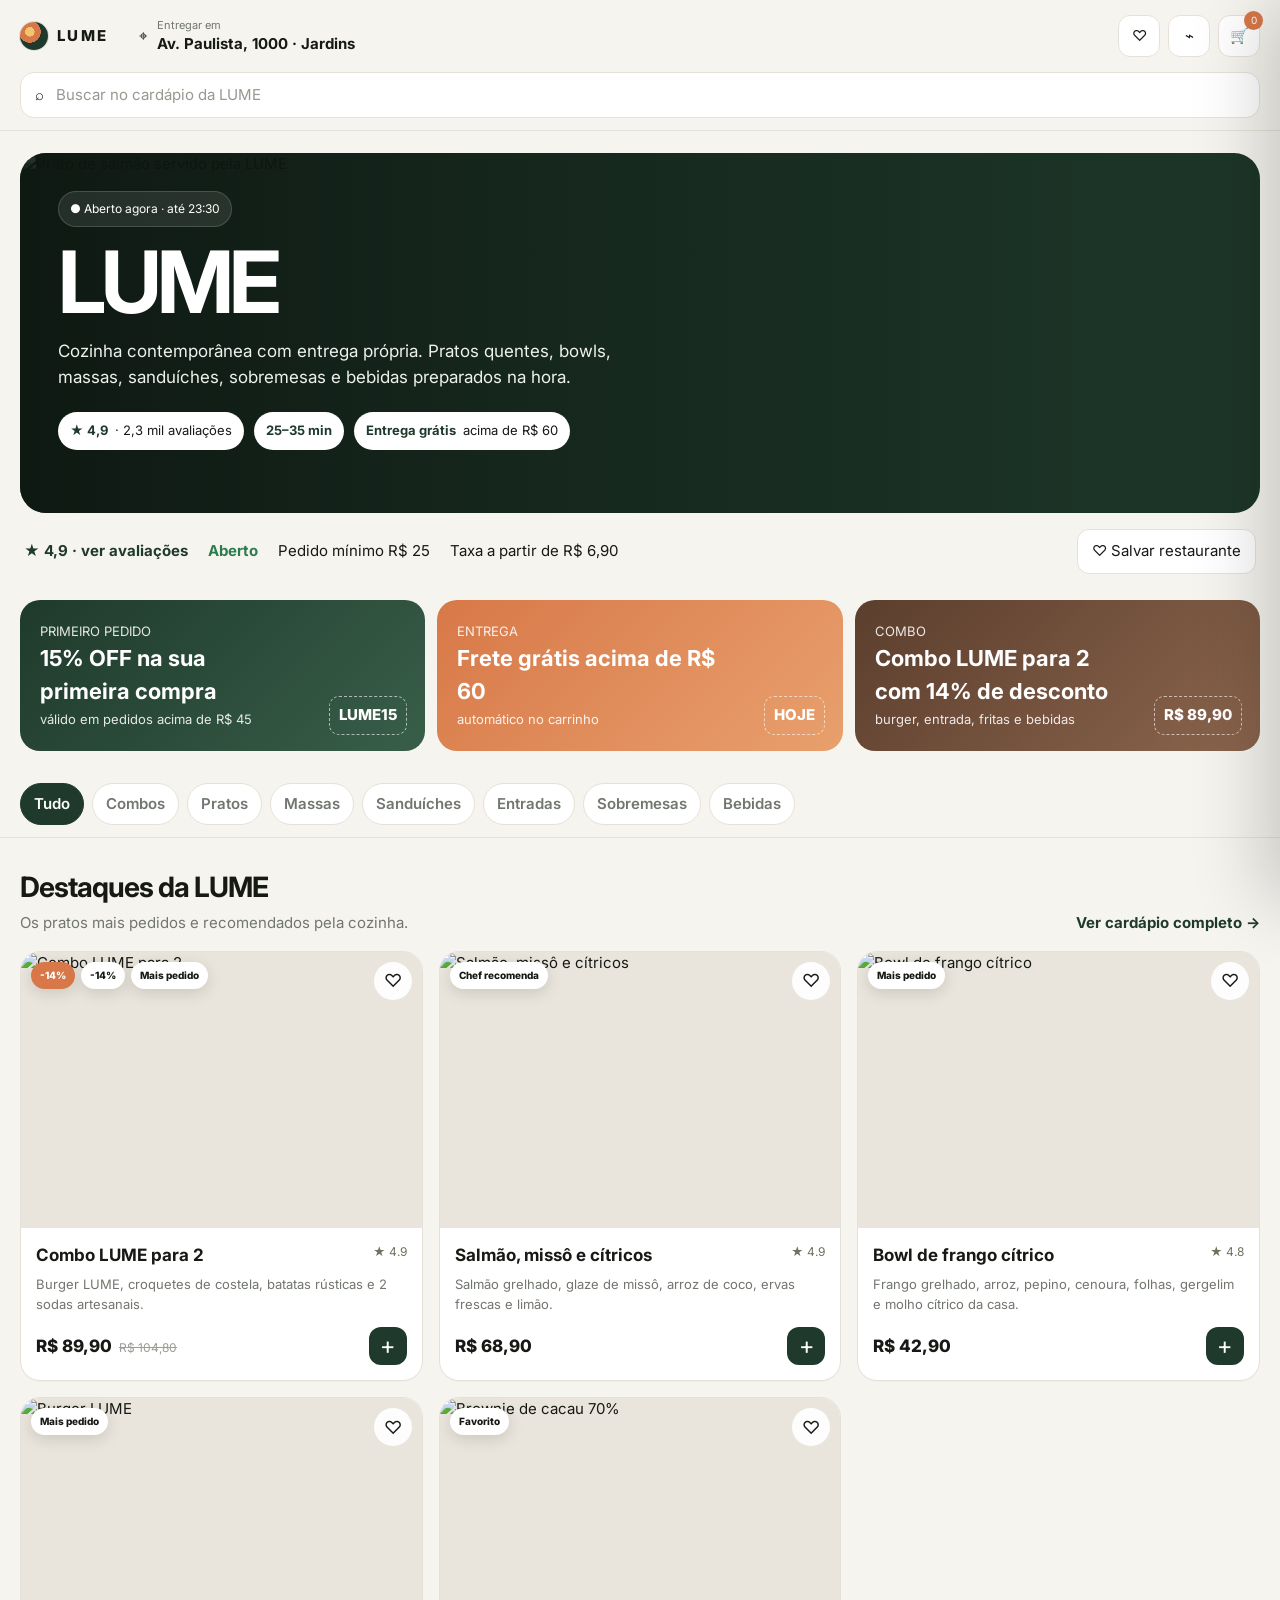
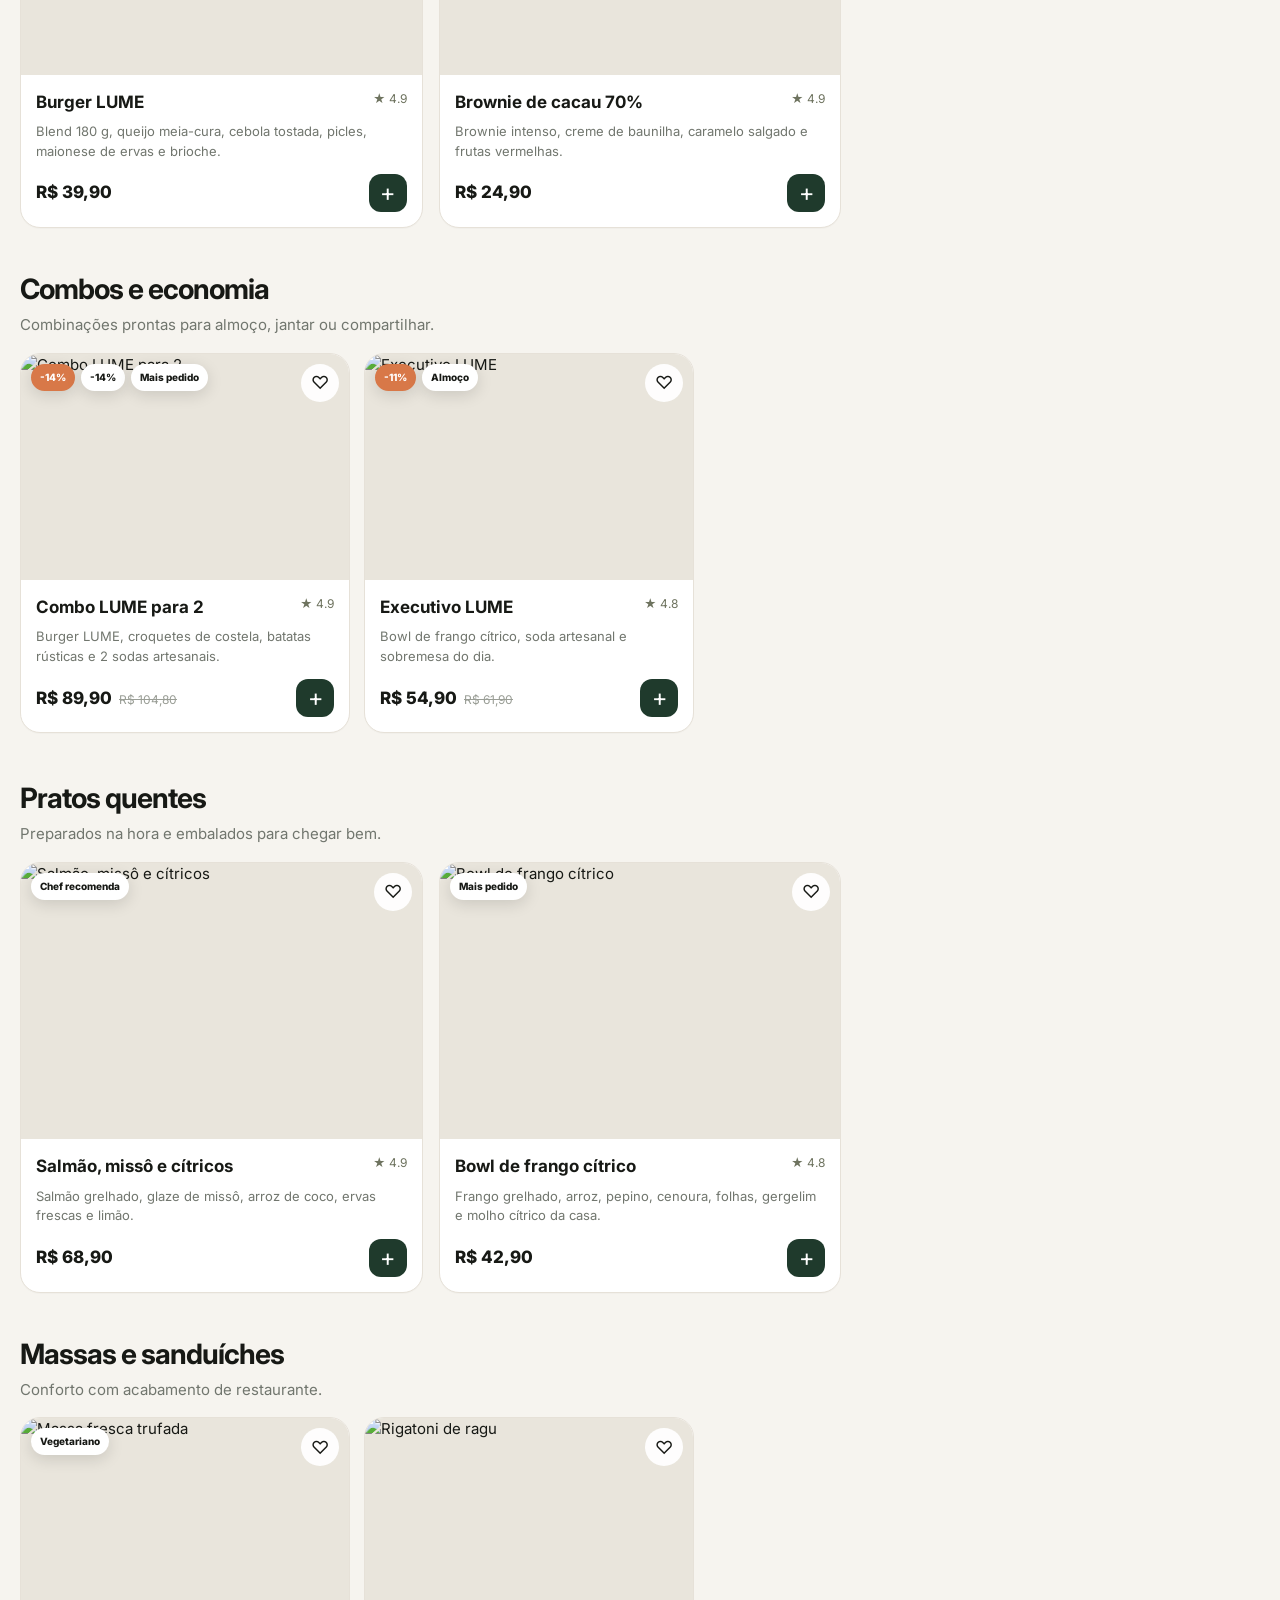
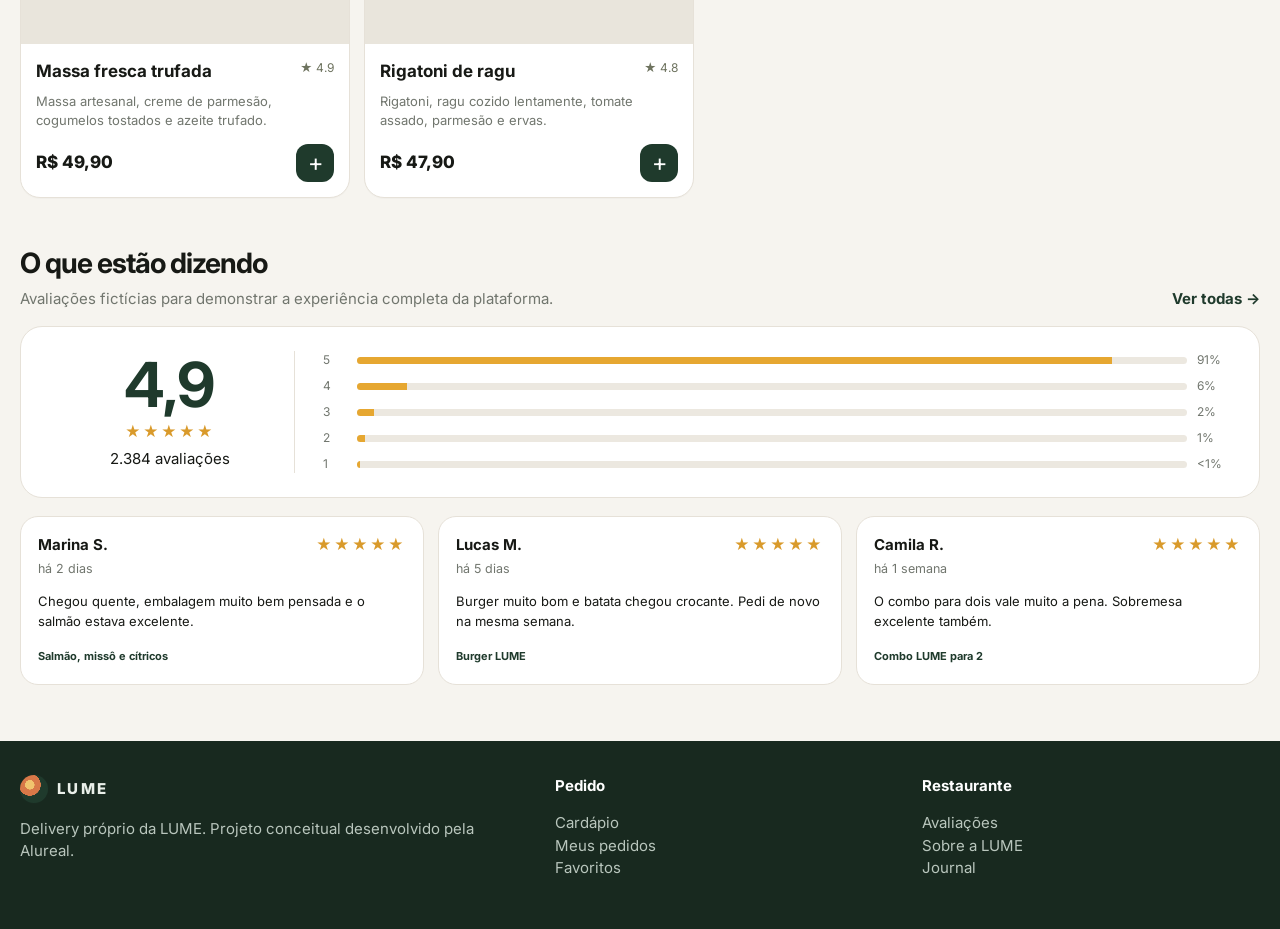
==== commit e44f0366: "feat: rebuild LUME as single-restaurant delivery platform" ====
--- a/index.html
+++ b/index.html
@@ -1,188 +1,150 @@
 <!doctype html>
 <html lang="pt-BR">
 <head>
-  <meta charset="utf-8" />
+  <meta charset="utf-8">
   <meta name="viewport" content="width=device-width, initial-scale=1, maximum-scale=1, user-scalable=no, viewport-fit=cover">
-  <meta name="theme-color" content="#0b0b09" />
-  <meta name="description" content="LUME — experiência gastronômica autoral. Projeto conceitual desenvolvido pela Alureal." />
-  <title>LUME — cozinha autoral</title>
+  <meta name="theme-color" content="#f6f4ef">
+  <meta name="description" content="LUME Delivery — peça, acompanhe e repita seus pratos favoritos diretamente com o restaurante.">
+  <title>LUME Delivery</title>
   <link rel="preconnect" href="https://fonts.googleapis.com">
   <link rel="preconnect" href="https://fonts.gstatic.com" crossorigin>
-  <link href="https://fonts.googleapis.com/css2?family=DM+Sans:wght@400;500;600&family=Playfair+Display:ital,wght@0,500;0,600;1,500&display=swap" rel="stylesheet">
-  <link rel="stylesheet" href="styles.css" />
+  <link href="https://fonts.googleapis.com/css2?family=Inter:wght@400;500;600;700;800&display=swap" rel="stylesheet">
+  <link rel="stylesheet" href="delivery.css">
 </head>
 <body>
-  <a class="skip-link" href="#conteudo">Ir para o conteúdo</a>
-  <div class="grain" aria-hidden="true"></div>
+  <div data-app-header></div>
 
-  <header class="site-header" data-header>
-    <a class="brand" href="#topo" aria-label="Lume, início">
-      <span class="brand-mark" aria-hidden="true">◌</span>
-      <span>LUME</span>
-    </a>
-    <button class="menu-toggle" data-menu-toggle aria-expanded="false" aria-controls="nav-principal">Menu</button>
-    <nav id="nav-principal" class="nav" data-nav aria-label="Navegação principal">
-      <a href="experiencia.html">Conceito</a>
-      <a href="menu.html">Menu</a>
-      <a href="experiencia.html">Experiência</a>
-      <a href="reserva.html" class="nav-cta">Reservar</a>
-    </nav>
-  </header>
-
-  <main id="conteudo">
-    <section id="topo" class="hero section-pad">
-      <div class="hero-copy reveal">
-        <p class="eyebrow">São Paulo · cozinha contemporânea</p>
-        <h1>Um jantar que começa <em>antes</em> do primeiro prato.</h1>
-        <p class="hero-lead">Ingredientes brasileiros, técnica precisa e uma experiência desenhada para desacelerar a noite.</p>
-        <div class="hero-actions">
-          <a class="button button-primary" href="reserva.html">Fazer reserva</a>
-          <a class="text-link" href="menu.html">Conhecer o menu <span>↘</span></a>
-        </div>
-      </div>
-
-      <div class="hero-art reveal" aria-label="Composição abstrata inspirada em gastronomia fina">
-        <div class="orbit orbit-a"></div>
-        <div class="orbit orbit-b"></div>
-        <div class="plate">
-          <div class="plate-inner">
-            <span class="ingredient ingredient-a"></span>
-            <span class="ingredient ingredient-b"></span>
-            <span class="ingredient ingredient-c"></span>
+  <main>
+    <section class="restaurant-hero">
+      <div class="wrap">
+        <div class="cover">
+          <img class="cover-image" src="https://images.unsplash.com/photo-1739785938093-c2b6befeca2f?auto=format&fit=crop&w=1600&q=86" alt="Prato de salmão servido pela LUME">
+          <div class="cover-overlay"></div>
+          <div class="cover-content">
+            <span class="cover-badge">● Aberto agora · até 23:30</span>
+            <h1>LUME</h1>
+            <p>Cozinha contemporânea com entrega própria. Pratos quentes, bowls, massas, sanduíches, sobremesas e bebidas preparados na hora.</p>
+            <div class="restaurant-meta">
+              <span class="meta-pill"><strong>★ 4,9</strong> · 2,3 mil avaliações</span>
+              <span class="meta-pill"><strong>25–35 min</strong></span>
+              <span class="meta-pill"><strong>Entrega grátis</strong> acima de R$ 60</span>
+            </div>
           </div>
         </div>
-        <p class="hero-art-caption">Menu degustação · 8 tempos</p>
-      </div>
 
-      <div class="hero-meta reveal">
-        <span>Ter–Sáb</span>
-        <span>19h–23h30</span>
-        <span>Jardins · SP</span>
-      </div>
-    </section>
+        <div class="restaurant-summary">
+          <div class="summary-left">
+            <a class="rating-link" href="avaliacoes.html">★ 4,9 · ver avaliações</a>
+            <span class="open-status">Aberto</span>
+            <span>Pedido mínimo R$ 25</span>
+            <span>Taxa a partir de R$ 6,90</span>
+          </div>
+          <button class="favorite-restaurant" data-store-favorite>♡ Salvar restaurante</button>
+        </div>
 
-    <section id="conceito" class="statement section-pad">
-      <p class="eyebrow reveal">Nossa ideia</p>
-      <div class="statement-grid">
-        <h2 class="reveal">Menos excessos.<br>Mais intenção.</h2>
-        <div class="statement-copy reveal">
-          <p>O LUME parte de uma pergunta simples: quanto de um ingrediente precisamos retirar para que ele finalmente apareça?</p>
-          <p>Nosso menu muda com pequenos ciclos de produtores, estação e disponibilidade. O resultado é uma cozinha brasileira contemporânea, íntima e precisa.</p>
-        </div>
-      </div>
-      <div class="metrics reveal" aria-label="Destaques do restaurante">
-        <div><strong>08</strong><span>tempos</span></div>
-        <div><strong>26</strong><span>lugares</span></div>
-        <div><strong>01</strong><span>menu por noite</span></div>
-      </div>
-    </section>
-
-    <section id="menu" class="menu-section section-pad">
-      <div class="section-head reveal">
-        <div>
-          <p class="eyebrow">Menu em movimento</p>
-          <h2>Oito momentos.<br>Nenhum atalho.</h2>
-        </div>
-        <div class="menu-tabs" role="tablist" aria-label="Seleção de menu">
-          <button class="menu-tab active" data-menu-tab="degustacao" role="tab" aria-selected="true">Degustação</button>
-          <button class="menu-tab" data-menu-tab="vegetal" role="tab" aria-selected="false">Vegetal</button>
-        </div>
-      </div>
-
-      <div class="menu-list reveal" data-menu-panel="degustacao">
-        <article><span>01</span><div><h3>Milho · tucupi · coentro</h3><p>abertura</p></div></article>
-        <article><span>02</span><div><h3>Vieira · caju · pimenta de cheiro</h3><p>frio</p></div></article>
-        <article><span>03</span><div><h3>Palmito pupunha · castanha · limão</h3><p>vegetal</p></div></article>
-        <article><span>04</span><div><h3>Peixe do dia · moqueca clara</h3><p>mar</p></div></article>
-        <article><span>05</span><div><h3>Pato · jabuticaba · ora-pro-nóbis</h3><p>terra</p></div></article>
-        <article><span>06</span><div><h3>Queijo curado · mel de abelha nativa</h3><p>transição</p></div></article>
-        <article><span>07</span><div><h3>Cacau · café · cumaru</h3><p>sobremesa</p></div></article>
-        <article><span>08</span><div><h3>Pequenos finais</h3><p>encerramento</p></div></article>
-      </div>
-
-      <div class="menu-list reveal" data-menu-panel="vegetal" hidden>
-        <article><span>01</span><div><h3>Milho · tucupi · coentro</h3><p>abertura</p></div></article>
-        <article><span>02</span><div><h3>Tomate fermentado · caju · manjericão</h3><p>frio</p></div></article>
-        <article><span>03</span><div><h3>Palmito pupunha · castanha · limão</h3><p>vegetal</p></div></article>
-        <article><span>04</span><div><h3>Abóbora · leite de coco · dendê</h3><p>quente</p></div></article>
-        <article><span>05</span><div><h3>Cogumelos · jabuticaba · ervas</h3><p>terra</p></div></article>
-        <article><span>06</span><div><h3>Mandioca · melado · queijo vegetal</h3><p>transição</p></div></article>
-        <article><span>07</span><div><h3>Cacau · café · cumaru</h3><p>sobremesa</p></div></article>
-        <article><span>08</span><div><h3>Pequenos finais</h3><p>encerramento</p></div></article>
-      </div>
-    </section>
-
-    <section id="experiencia" class="experience section-pad">
-      <div class="experience-card reveal">
-        <div class="experience-visual" aria-hidden="true">
-          <span class="glass-line line-1"></span>
-          <span class="glass-line line-2"></span>
-          <span class="glass-line line-3"></span>
-          <span class="experience-dot"></span>
-        </div>
-        <div class="experience-copy">
-          <p class="eyebrow">A sala</p>
-          <h2>26 lugares.<br>Uma única sequência.</h2>
-          <p>A cozinha permanece visível durante toda a noite. O serviço acompanha o ritmo da mesa — sem pressa, sem intervalos artificiais.</p>
-          <ul>
-            <li>Balcão central com 8 lugares</li>
-            <li>Mesas para 2 a 6 pessoas</li>
-            <li>Harmonização opcional</li>
-          </ul>
+        <div class="promo-strip" aria-label="Promoções">
+          <article class="promo-card">
+            <span>PRIMEIRO PEDIDO</span>
+            <strong>15% OFF na sua primeira compra</strong>
+            <span>válido em pedidos acima de R$ 45</span>
+            <div class="promo-code">LUME15</div>
+          </article>
+          <article class="promo-card">
+            <span>ENTREGA</span>
+            <strong>Frete grátis acima de R$ 60</strong>
+            <span>automático no carrinho</span>
+            <div class="promo-code">HOJE</div>
+          </article>
+          <article class="promo-card">
+            <span>COMBO</span>
+            <strong>Combo LUME para 2 com 14% de desconto</strong>
+            <span>burger, entrada, fritas e bebidas</span>
+            <div class="promo-code">R$ 89,90</div>
+          </article>
         </div>
       </div>
     </section>
 
-    <section class="quote section-pad reveal" aria-label="Manifesto">
-      <blockquote>“O luxo, para nós, é atenção.”</blockquote>
-      <p>— cozinha LUME</p>
+    <div class="category-bar-wrap">
+      <div class="wrap category-bar">
+        <button class="category-chip active" data-category-filter="all">Tudo</button>
+        <button class="category-chip" data-category-filter="combos">Combos</button>
+        <button class="category-chip" data-category-filter="pratos">Pratos</button>
+        <button class="category-chip" data-category-filter="massas">Massas</button>
+        <button class="category-chip" data-category-filter="sanduiches">Sanduíches</button>
+        <button class="category-chip" data-category-filter="entradas">Entradas</button>
+        <button class="category-chip" data-category-filter="sobremesas">Sobremesas</button>
+        <button class="category-chip" data-category-filter="bebidas">Bebidas</button>
+      </div>
+    </div>
+
+    <section class="content-section" data-catalog-anchor>
+      <div class="wrap">
+        <div class="section-head">
+          <div><h2>Destaques da LUME</h2><p>Os pratos mais pedidos e recomendados pela cozinha.</p></div>
+          <a class="text-link" href="menu.html">Ver cardápio completo →</a>
+        </div>
+        <div class="product-grid" data-product-grid="destaques"></div>
+      </div>
     </section>
 
-    <section id="reserva" class="reservation section-pad">
-      <div class="reservation-head reveal">
-        <p class="eyebrow">Sua mesa</p>
-        <h2>Reserve a noite.</h2>
-        <p>Projeto conceitual: o formulário demonstra a experiência de reserva e não envia dados reais.</p>
+    <section class="content-section">
+      <div class="wrap">
+        <div class="section-head">
+          <div><h2>Combos e economia</h2><p>Combinações prontas para almoço, jantar ou compartilhar.</p></div>
+        </div>
+        <div class="horizontal-products" data-product-grid="combos"></div>
       </div>
+    </section>
 
-      <form class="reservation-form reveal" data-reservation-form>
-        <label>
-          <span>Nome</span>
-          <input name="nome" autocomplete="name" placeholder="Seu nome" required />
-        </label>
-        <label>
-          <span>Data</span>
-          <input name="data" type="date" required />
-        </label>
-        <label>
-          <span>Pessoas</span>
-          <select name="pessoas" required>
-            <option value="">Selecione</option>
-            <option>2 pessoas</option><option>3 pessoas</option><option>4 pessoas</option><option>5 pessoas</option><option>6 pessoas</option>
-          </select>
-        </label>
-        <label>
-          <span>Horário</span>
-          <select name="horario" required>
-            <option value="">Selecione</option>
-            <option>19:00</option><option>19:30</option><option>20:00</option><option>20:30</option><option>21:00</option>
-          </select>
-        </label>
-        <button class="button button-primary form-submit" type="submit">Consultar disponibilidade</button>
-        <p class="form-message" data-form-message aria-live="polite"></p>
-      </form>
+    <section class="content-section">
+      <div class="wrap">
+        <div class="section-head">
+          <div><h2>Pratos quentes</h2><p>Preparados na hora e embalados para chegar bem.</p></div>
+        </div>
+        <div class="product-grid" data-product-grid="pratos"></div>
+      </div>
+    </section>
+
+    <section class="content-section">
+      <div class="wrap">
+        <div class="section-head">
+          <div><h2>Massas e sanduíches</h2><p>Conforto com acabamento de restaurante.</p></div>
+        </div>
+        <div class="horizontal-products" data-product-grid="massas"></div>
+      </div>
+    </section>
+
+    <section class="content-section">
+      <div class="wrap">
+        <div class="section-head">
+          <div><h2>O que estão dizendo</h2><p>Avaliações fictícias para demonstrar a experiência completa da plataforma.</p></div>
+          <a class="text-link" href="avaliacoes.html">Ver todas →</a>
+        </div>
+
+        <div class="rating-panel">
+          <div class="rating-big">
+            <strong>4,9</strong>
+            <div class="stars">★★★★★</div>
+            <span>2.384 avaliações</span>
+          </div>
+          <div class="rating-bars">
+            <div class="rating-row"><span>5</span><div class="bar-track"><div class="bar-fill" style="width:91%"></div></div><span>91%</span></div>
+            <div class="rating-row"><span>4</span><div class="bar-track"><div class="bar-fill" style="width:6%"></div></div><span>6%</span></div>
+            <div class="rating-row"><span>3</span><div class="bar-track"><div class="bar-fill" style="width:2%"></div></div><span>2%</span></div>
+            <div class="rating-row"><span>2</span><div class="bar-track"><div class="bar-fill" style="width:1%"></div></div><span>1%</span></div>
+            <div class="rating-row"><span>1</span><div class="bar-track"><div class="bar-fill" style="width:.4%"></div></div><span>&lt;1%</span></div>
+          </div>
+        </div>
+        <div class="review-grid" data-reviews-preview></div>
+      </div>
     </section>
   </main>
 
-  <footer class="footer section-pad">
-    <div class="footer-brand">
-      <span class="brand-mark" aria-hidden="true">◌</span>
-      <strong>LUME</strong>
-    </div>
-    <div><span>Jardins · São Paulo</span><span>Ter–Sáb · 19h–23h30</span></div>
-    <p class="concept-credit">Projeto conceitual desenvolvido pela <strong>Alureal</strong> para demonstração de design e tecnologia.</p>
-  </footer>
+  <div data-app-footer></div>
+  <div data-app-cart></div>
 
-  <script src="script.js"></script>
+  <script src="delivery-data.js"></script>
+  <script src="delivery.js"></script>
 </body>
-</html>
+</html>
--- a/delivery.css
+++ b/delivery.css
@@ -0,0 +1,258 @@
+:root{
+  --bg:#f6f4ef;--surface:#fff;--ink:#171915;--muted:#71766e;--line:#e6e1d8;
+  --brand:#1f3a2c;--brand-2:#d87848;--accent:#f1c46e;--danger:#b84942;--success:#2c7c50;
+  --shadow:0 18px 55px rgba(33,39,31,.10);--radius:18px;--max:1240px;
+}
+*{box-sizing:border-box}
+html{scroll-behavior:smooth;-webkit-text-size-adjust:100%}
+body{margin:0;background:var(--bg);color:var(--ink);font:15px/1.5 Inter,Arial,sans-serif;overflow-x:hidden}
+body.drawer-open{overflow:hidden}
+button,input,select,textarea{font:inherit}
+button{color:inherit}
+a{color:inherit;text-decoration:none}
+img{display:block;max-width:100%}
+.wrap{width:min(calc(100% - 36px),var(--max));margin:auto}
+.icon-btn,.pill,.btn,.chip,.category-chip,.qty-btn,.favorite-btn{touch-action:manipulation}
+.delivery-header{position:sticky;top:0;z-index:80;background:rgba(246,244,239,.94);backdrop-filter:blur(18px);border-bottom:1px solid var(--line)}
+.delivery-header .top-row{min-height:72px;display:grid;grid-template-columns:auto minmax(220px,1fr) auto;gap:20px;align-items:center}
+.wordmark{display:flex;align-items:center;gap:9px;font-weight:800;letter-spacing:.16em}
+.wordmark-mark{width:28px;height:28px;border-radius:50%;background:radial-gradient(circle at 35% 35%,#f1c46e 0 18%,#d87848 19% 42%,#1f3a2c 43%);box-shadow:0 0 0 1px #1f3a2c22}
+.location-btn{display:flex;align-items:center;gap:10px;min-width:0;border:0;background:transparent;padding:8px 10px;border-radius:12px;text-align:left;cursor:pointer}
+.location-btn:hover{background:#ebe7df}
+.location-copy{display:grid;min-width:0}
+.location-copy small{color:var(--muted);font-size:11px}
+.location-copy strong{white-space:nowrap;overflow:hidden;text-overflow:ellipsis}
+.header-actions{display:flex;align-items:center;gap:8px}
+.icon-btn{width:42px;height:42px;border:1px solid var(--line);background:var(--surface);border-radius:12px;display:grid;place-items:center;cursor:pointer;position:relative}
+.count-badge{position:absolute;right:-4px;top:-5px;min-width:19px;height:19px;border-radius:999px;background:var(--brand-2);color:white;font-size:10px;display:grid;place-items:center;padding:0 5px}
+.search-row{padding:0 0 12px}
+.search-box{height:46px;border:1px solid var(--line);background:var(--surface);border-radius:14px;display:flex;align-items:center;gap:10px;padding:0 14px}
+.search-box input{border:0;outline:0;background:transparent;width:100%;color:var(--ink)}
+.search-box input::placeholder{color:#959990}
+.restaurant-hero{padding:22px 0 16px}
+.cover{min-height:360px;border-radius:26px;overflow:hidden;position:relative;background:#1f3a2c}
+.cover-image{position:absolute;inset:0;width:100%;height:100%;object-fit:cover;filter:saturate(.9) contrast(1.02)}
+.cover-overlay{position:absolute;inset:0;background:linear-gradient(90deg,rgba(12,20,15,.88),rgba(12,20,15,.48) 44%,rgba(12,20,15,.10))}
+.cover-content{position:relative;z-index:2;color:white;padding:38px;max-width:650px}
+.cover-badge{display:inline-flex;gap:7px;align-items:center;padding:8px 11px;border-radius:999px;background:#ffffff18;border:1px solid #ffffff28;font-size:12px}
+.cover h1{font-size:clamp(46px,8vw,86px);line-height:.92;letter-spacing:-.06em;margin:16px 0 12px}
+.cover p{max-width:560px;color:#eef2ed;font-size:17px}
+.restaurant-meta{display:flex;gap:10px;flex-wrap:wrap;margin-top:22px}
+.meta-pill{display:flex;align-items:center;gap:7px;background:#fff;color:var(--ink);border-radius:999px;padding:9px 12px;font-size:13px}
+.meta-pill strong{color:var(--brand)}
+.restaurant-summary{display:flex;justify-content:space-between;gap:22px;align-items:center;padding:16px 4px}
+.summary-left{display:flex;gap:20px;align-items:center;flex-wrap:wrap}
+.rating-link{font-weight:700;color:var(--brand)}
+.open-status{color:var(--success);font-weight:700}
+.favorite-restaurant{border:1px solid var(--line);background:var(--surface);border-radius:12px;padding:10px 14px;cursor:pointer}
+.promo-strip{display:grid;grid-auto-flow:column;grid-auto-columns:minmax(280px,420px);gap:12px;overflow-x:auto;scrollbar-width:none;padding:10px 0 4px}
+.promo-strip::-webkit-scrollbar{display:none}
+.promo-card{min-height:120px;border-radius:20px;padding:20px;position:relative;overflow:hidden;color:white}
+.promo-card:nth-child(1){background:linear-gradient(135deg,#1f3a2c,#385e48)}
+.promo-card:nth-child(2){background:linear-gradient(135deg,#d87848,#e8a06d)}
+.promo-card:nth-child(3){background:linear-gradient(135deg,#5b3e2d,#8b654d)}
+.promo-card strong{font-size:22px;display:block;max-width:260px}
+.promo-card span{font-size:13px;opacity:.88}
+.promo-code{position:absolute;right:18px;bottom:16px;border:1px dashed #ffffff99;border-radius:10px;padding:7px 9px;font-weight:800}
+.category-bar-wrap{position:sticky;top:130px;z-index:60;background:rgba(246,244,239,.96);backdrop-filter:blur(12px);border-bottom:1px solid var(--line)}
+.category-bar{display:flex;gap:8px;overflow-x:auto;padding:12px 0;scrollbar-width:none}
+.category-bar::-webkit-scrollbar{display:none}
+.category-chip{flex:0 0 auto;border:1px solid var(--line);background:var(--surface);border-radius:999px;padding:9px 13px;cursor:pointer;color:var(--muted);font-weight:600}
+.category-chip.active{background:var(--brand);border-color:var(--brand);color:white}
+.content-section{padding:28px 0 12px}
+.section-head{display:flex;align-items:end;justify-content:space-between;gap:16px;margin-bottom:16px}
+.section-head h2{font-size:28px;margin:0;letter-spacing:-.035em}
+.section-head p{margin:4px 0 0;color:var(--muted)}
+.text-link{border:0;background:transparent;color:var(--brand);font-weight:700;cursor:pointer}
+.product-grid{display:grid;grid-template-columns:repeat(3,1fr);gap:16px}
+.product-card{background:var(--surface);border:1px solid var(--line);border-radius:20px;overflow:hidden;box-shadow:0 1px 0 rgba(0,0,0,.02);transition:.2s;min-width:0}
+.product-card:hover{transform:translateY(-3px);box-shadow:var(--shadow)}
+.product-photo{position:relative;aspect-ratio:1.45;overflow:hidden;background:#e9e5dc}
+.product-photo img{width:100%;height:100%;object-fit:cover;transition:transform .45s}
+.product-card:hover .product-photo img{transform:scale(1.035)}
+.badges{position:absolute;left:10px;top:10px;display:flex;gap:6px;flex-wrap:wrap}
+.badge{background:#fff;color:var(--ink);border-radius:999px;padding:6px 9px;font-size:10px;font-weight:800;box-shadow:0 4px 16px #0002}
+.badge.promo{background:var(--brand-2);color:white}
+.favorite-btn{position:absolute;right:10px;top:10px;width:38px;height:38px;border-radius:50%;border:0;background:#fffffff0;display:grid;place-items:center;font-size:18px;cursor:pointer}
+.favorite-btn.active{color:#c03d3d}
+.product-body{padding:15px}
+.product-title-row{display:flex;justify-content:space-between;gap:12px;align-items:flex-start}
+.product-body h3{font-size:17px;margin:0}
+.product-body p{color:var(--muted);margin:7px 0 12px;font-size:13px;min-height:40px}
+.mini-rating{font-size:12px;color:#6e735f;white-space:nowrap}
+.product-bottom{display:flex;justify-content:space-between;gap:12px;align-items:center}
+.price-stack{display:flex;align-items:baseline;gap:7px}
+.price{font-weight:800;font-size:17px}
+.old-price{text-decoration:line-through;color:#9a9e96;font-size:12px}
+.add-btn{width:38px;height:38px;border-radius:12px;border:0;background:var(--brand);color:white;font-size:24px;line-height:1;cursor:pointer}
+.horizontal-products{display:grid;grid-auto-flow:column;grid-auto-columns:minmax(270px,330px);gap:14px;overflow-x:auto;scrollbar-width:none;padding-bottom:4px}
+.horizontal-products::-webkit-scrollbar{display:none}
+.rating-panel{display:grid;grid-template-columns:250px 1fr;gap:28px;background:var(--surface);border:1px solid var(--line);border-radius:22px;padding:24px}
+.rating-big{display:grid;place-items:center;text-align:center;border-right:1px solid var(--line)}
+.rating-big strong{font-size:62px;line-height:1;color:var(--brand)}
+.stars{color:#d99a2b;letter-spacing:2px}
+.rating-bars{display:grid;gap:8px}
+.rating-row{display:grid;grid-template-columns:24px 1fr 38px;gap:10px;align-items:center;font-size:12px;color:var(--muted)}
+.bar-track{height:7px;background:#ece8e0;border-radius:999px;overflow:hidden}
+.bar-fill{height:100%;background:#e6a731}
+.review-grid{display:grid;grid-template-columns:repeat(3,1fr);gap:14px;margin-top:18px}
+.review{background:var(--surface);border:1px solid var(--line);border-radius:18px;padding:17px}
+.review-head{display:flex;justify-content:space-between;gap:10px}
+.review strong{display:block}
+.review small{color:var(--muted)}
+.review p{font-size:13px}
+.review-order{font-size:11px;color:var(--brand);font-weight:700}
+.delivery-footer{margin-top:44px;background:#18291f;color:#e9efe9}
+.delivery-footer .footer-grid{display:grid;grid-template-columns:1.2fr .8fr .8fr;gap:28px;padding:34px 0}
+.delivery-footer p,.delivery-footer a{color:#b9c6bd}
+.delivery-footer strong{color:white}
+.cart-fab{position:fixed;right:18px;bottom:18px;z-index:70;border:0;border-radius:16px;background:var(--brand);color:white;min-width:180px;height:54px;padding:0 18px;display:none;align-items:center;justify-content:space-between;gap:12px;box-shadow:0 16px 40px #1f3a2c55;cursor:pointer}
+.cart-fab.visible{display:flex}
+.drawer-scrim{position:fixed;inset:0;background:#1118;z-index:89;opacity:0;pointer-events:none;transition:.2s}
+.drawer-scrim.open{opacity:1;pointer-events:auto}
+.cart-drawer{position:fixed;right:0;top:0;bottom:0;width:min(440px,100%);background:var(--surface);z-index:90;transform:translateX(102%);transition:.25s;box-shadow:-24px 0 70px #0003;display:flex;flex-direction:column}
+.cart-drawer.open{transform:none}
+.drawer-head{display:flex;align-items:center;justify-content:space-between;padding:20px;border-bottom:1px solid var(--line)}
+.drawer-head h2{margin:0}
+.drawer-close{width:38px;height:38px;border:1px solid var(--line);background:white;border-radius:10px}
+.cart-items{padding:8px 20px;overflow-y:auto;flex:1}
+.cart-item{display:grid;grid-template-columns:64px 1fr auto;gap:12px;padding:14px 0;border-bottom:1px solid var(--line)}
+.cart-item img{width:64px;height:64px;object-fit:cover;border-radius:10px}
+.cart-item strong{display:block;font-size:13px}
+.cart-item small{color:var(--muted)}
+.qty{display:flex;align-items:center;gap:8px;margin-top:8px}
+.qty-btn{width:28px;height:28px;border:1px solid var(--line);border-radius:8px;background:white}
+.drawer-summary{border-top:1px solid var(--line);padding:18px 20px}
+.summary-line{display:flex;justify-content:space-between;gap:12px;margin:8px 0}
+.checkout-btn,.primary-btn{width:100%;height:50px;border:0;border-radius:13px;background:var(--brand);color:white;font-weight:800;cursor:pointer}
+.secondary-btn{height:46px;border:1px solid var(--line);background:white;border-radius:12px;font-weight:700;cursor:pointer}
+.empty-state{text-align:center;padding:60px 20px;color:var(--muted)}
+.catalog-shell{padding:24px 0 60px}
+.catalog-head{display:grid;grid-template-columns:1fr auto;gap:18px;align-items:end;margin-bottom:20px}
+.catalog-head h1{font-size:40px;margin:0;letter-spacing:-.04em}
+.catalog-tools{display:flex;gap:8px}
+.catalog-tools select{height:42px;border:1px solid var(--line);background:white;border-radius:10px;padding:0 10px}
+.catalog-layout{display:grid;grid-template-columns:230px 1fr;gap:22px}
+.filter-panel{position:sticky;top:200px;align-self:start;background:white;border:1px solid var(--line);border-radius:16px;padding:16px}
+.filter-panel h3{margin:0 0 12px}
+.filter-list{display:grid;gap:7px}
+.filter-list label{display:flex;align-items:center;gap:8px;color:var(--muted)}
+.product-detail-page{padding:24px 0 60px}
+.product-detail-grid{display:grid;grid-template-columns:1fr .9fr;gap:34px}
+.detail-photo{border-radius:24px;overflow:hidden;background:#ddd;position:sticky;top:155px;align-self:start}
+.detail-photo img{width:100%;aspect-ratio:1.05;object-fit:cover}
+.detail-info{background:white;border:1px solid var(--line);border-radius:22px;padding:24px}
+.detail-info h1{font-size:34px;line-height:1.05;letter-spacing:-.04em;margin:8px 0}
+.detail-info>p{color:var(--muted)}
+.detail-price{font-size:24px;font-weight:800;margin:16px 0}
+.option-group{padding:18px 0;border-top:1px solid var(--line)}
+.option-head{display:flex;justify-content:space-between;gap:12px;align-items:center;margin-bottom:10px}
+.required{font-size:10px;background:#f0ece4;padding:5px 7px;border-radius:999px;color:#6f736c}
+.option-item{display:flex;justify-content:space-between;gap:10px;padding:10px 0}
+.option-item label{display:flex;gap:9px}
+.note-box{width:100%;min-height:90px;border:1px solid var(--line);border-radius:12px;padding:12px;resize:vertical}
+.detail-footer{position:sticky;bottom:10px;margin-top:18px;background:#fffffff0;backdrop-filter:blur(12px);border:1px solid var(--line);border-radius:15px;padding:10px;display:grid;grid-template-columns:auto 1fr;gap:12px}
+.quantity-control{display:flex;align-items:center;gap:10px;padding:0 6px}
+.cart-page{padding:26px 0 60px}
+.cart-page-grid{display:grid;grid-template-columns:1fr 360px;gap:24px}
+.cart-main{background:white;border:1px solid var(--line);border-radius:20px;padding:20px}
+.cart-summary-card{background:white;border:1px solid var(--line);border-radius:20px;padding:20px;align-self:start;position:sticky;top:160px}
+.coupon-row{display:grid;grid-template-columns:1fr auto;gap:8px;margin:16px 0}
+.coupon-row input{height:44px;border:1px solid var(--line);border-radius:10px;padding:0 10px}
+.coupon-row button{border:0;background:#ede9e1;border-radius:10px;padding:0 14px;font-weight:700}
+.suggestion-grid{display:grid;grid-template-columns:repeat(2,1fr);gap:12px}
+.checkout-page{padding:24px 0 70px}
+.checkout-layout{display:grid;grid-template-columns:1fr 360px;gap:24px}
+.checkout-main{display:grid;gap:14px}
+.checkout-card{background:white;border:1px solid var(--line);border-radius:18px;padding:20px}
+.checkout-card h2{font-size:18px;margin:0 0 14px}
+.choice-grid{display:grid;grid-template-columns:repeat(2,1fr);gap:10px}
+.choice{border:1px solid var(--line);border-radius:13px;padding:14px;cursor:pointer}
+.choice.active{border-color:var(--brand);box-shadow:0 0 0 1px var(--brand)}
+.address-card{display:flex;justify-content:space-between;gap:12px;border:1px solid var(--line);border-radius:13px;padding:14px}
+.payment-list{display:grid;gap:8px}
+.payment{display:flex;justify-content:space-between;gap:10px;padding:13px;border:1px solid var(--line);border-radius:12px}
+.track-page{padding:24px 0 70px}
+.track-hero{background:linear-gradient(135deg,#20392c,#315642);color:white;border-radius:24px;padding:26px}
+.track-hero h1{margin:8px 0;font-size:36px}
+.progress-steps{display:grid;grid-template-columns:repeat(4,1fr);gap:0;margin:24px 0}
+.step{position:relative;padding-top:26px;color:#8d958f;font-size:12px}
+.step:before{content:"";position:absolute;top:7px;left:0;right:0;height:3px;background:#dfe2de}
+.step:after{content:"";position:absolute;top:0;left:0;width:17px;height:17px;border-radius:50%;background:#dfe2de}
+.step.done{color:var(--brand);font-weight:700}
+.step.done:before,.step.done:after{background:var(--brand)}
+.step:last-child:before{display:none}
+.track-grid{display:grid;grid-template-columns:1.3fr .7fr;gap:18px}
+.map-placeholder{min-height:340px;background:#dde7df;border-radius:20px;position:relative;overflow:hidden}
+.map-road{position:absolute;height:4px;background:#c3d1c7;width:120%;left:-10%;transform:rotate(-18deg);top:50%}
+.map-pin{position:absolute;width:30px;height:30px;border-radius:50% 50% 50% 0;background:var(--brand-2);transform:rotate(-45deg);left:62%;top:40%}
+.map-pin:after{content:"";position:absolute;width:10px;height:10px;border-radius:50%;background:white;left:10px;top:10px}
+.support-card{background:white;border:1px solid var(--line);border-radius:18px;padding:20px}
+.orders-list{display:grid;gap:12px}
+.order-card{background:white;border:1px solid var(--line);border-radius:18px;padding:16px;display:grid;grid-template-columns:1fr auto;gap:16px}
+.order-card p{color:var(--muted);margin:5px 0}
+.review-page{padding:24px 0 70px}
+.review-filters{display:flex;gap:8px;overflow-x:auto;margin:18px 0}
+.review-filter{border:1px solid var(--line);background:white;border-radius:999px;padding:9px 12px;white-space:nowrap}
+.review-filter.active{background:var(--brand);color:white}
+.review-list{display:grid;gap:12px}
+.review-full{background:white;border:1px solid var(--line);border-radius:16px;padding:18px}
+.favorites-page{padding:24px 0 70px}
+.toast{position:fixed;left:50%;bottom:22px;z-index:100;transform:translate(-50%,20px);opacity:0;background:#17271f;color:white;padding:12px 16px;border-radius:12px;box-shadow:0 12px 40px #0004;transition:.2s;pointer-events:none}
+.toast.show{opacity:1;transform:translate(-50%,0)}
+@media(max-width:980px){
+  .product-grid{grid-template-columns:repeat(2,1fr)}
+  .review-grid{grid-template-columns:1fr 1fr}
+  .rating-panel{grid-template-columns:190px 1fr}
+  .catalog-layout{grid-template-columns:1fr}
+  .filter-panel{position:static}
+  .product-detail-grid{grid-template-columns:1fr}
+  .detail-photo{position:static}
+  .cart-page-grid,.checkout-layout,.track-grid{grid-template-columns:1fr}
+  .cart-summary-card{position:static}
+  .delivery-footer .footer-grid{grid-template-columns:1fr 1fr}
+}
+@media(max-width:720px){
+  .delivery-header .top-row{grid-template-columns:auto 1fr auto;gap:8px;min-height:64px}
+  .wordmark span:last-child{display:none}
+  .location-btn{padding:6px}
+  .header-actions .icon-btn:first-child{display:none}
+  .search-row{padding-bottom:9px}
+  .category-bar-wrap{top:119px}
+  .cover{min-height:390px}
+  .cover-content{padding:24px 20px;display:flex;flex-direction:column;justify-content:flex-end;min-height:390px}
+  .cover-overlay{background:linear-gradient(0deg,rgba(12,20,15,.92),rgba(12,20,15,.20) 70%)}
+  .cover h1{font-size:52px}
+  .restaurant-summary{align-items:flex-start}
+  .summary-left{gap:8px}
+  .product-grid{grid-template-columns:1fr}
+  .product-card{display:grid;grid-template-columns:128px 1fr}
+  .product-photo{aspect-ratio:auto;height:100%;min-height:150px}
+  .product-body p{min-height:0}
+  .rating-panel{grid-template-columns:1fr}
+  .rating-big{border-right:0;border-bottom:1px solid var(--line);padding-bottom:18px}
+  .review-grid{grid-template-columns:1fr}
+  .delivery-footer .footer-grid{grid-template-columns:1fr}
+  .cart-fab{left:18px;right:18px;width:auto}
+  .catalog-head{grid-template-columns:1fr}
+  .catalog-tools{overflow-x:auto}
+  .detail-info{padding:18px}
+  .detail-footer{bottom:8px}
+  .cart-page-grid,.checkout-layout{display:block}
+  .cart-summary-card{margin-top:16px}
+  .suggestion-grid{grid-template-columns:1fr}
+  .choice-grid{grid-template-columns:1fr}
+  .progress-steps{grid-template-columns:1fr 1fr;gap:18px}
+  .step:before{display:none}
+  .order-card{grid-template-columns:1fr}
+}
+@media(max-width:480px){
+  .wrap{width:min(calc(100% - 24px),var(--max))}
+  .cover{border-radius:18px}
+  .cover-content{padding:20px 16px}
+  .promo-strip{grid-auto-columns:85%}
+  .product-card{grid-template-columns:112px 1fr}
+  .product-body{padding:12px}
+  .product-body h3{font-size:15px}
+  .product-body p{font-size:12px;display:-webkit-box;-webkit-line-clamp:2;-webkit-box-orient:vertical;overflow:hidden}
+}
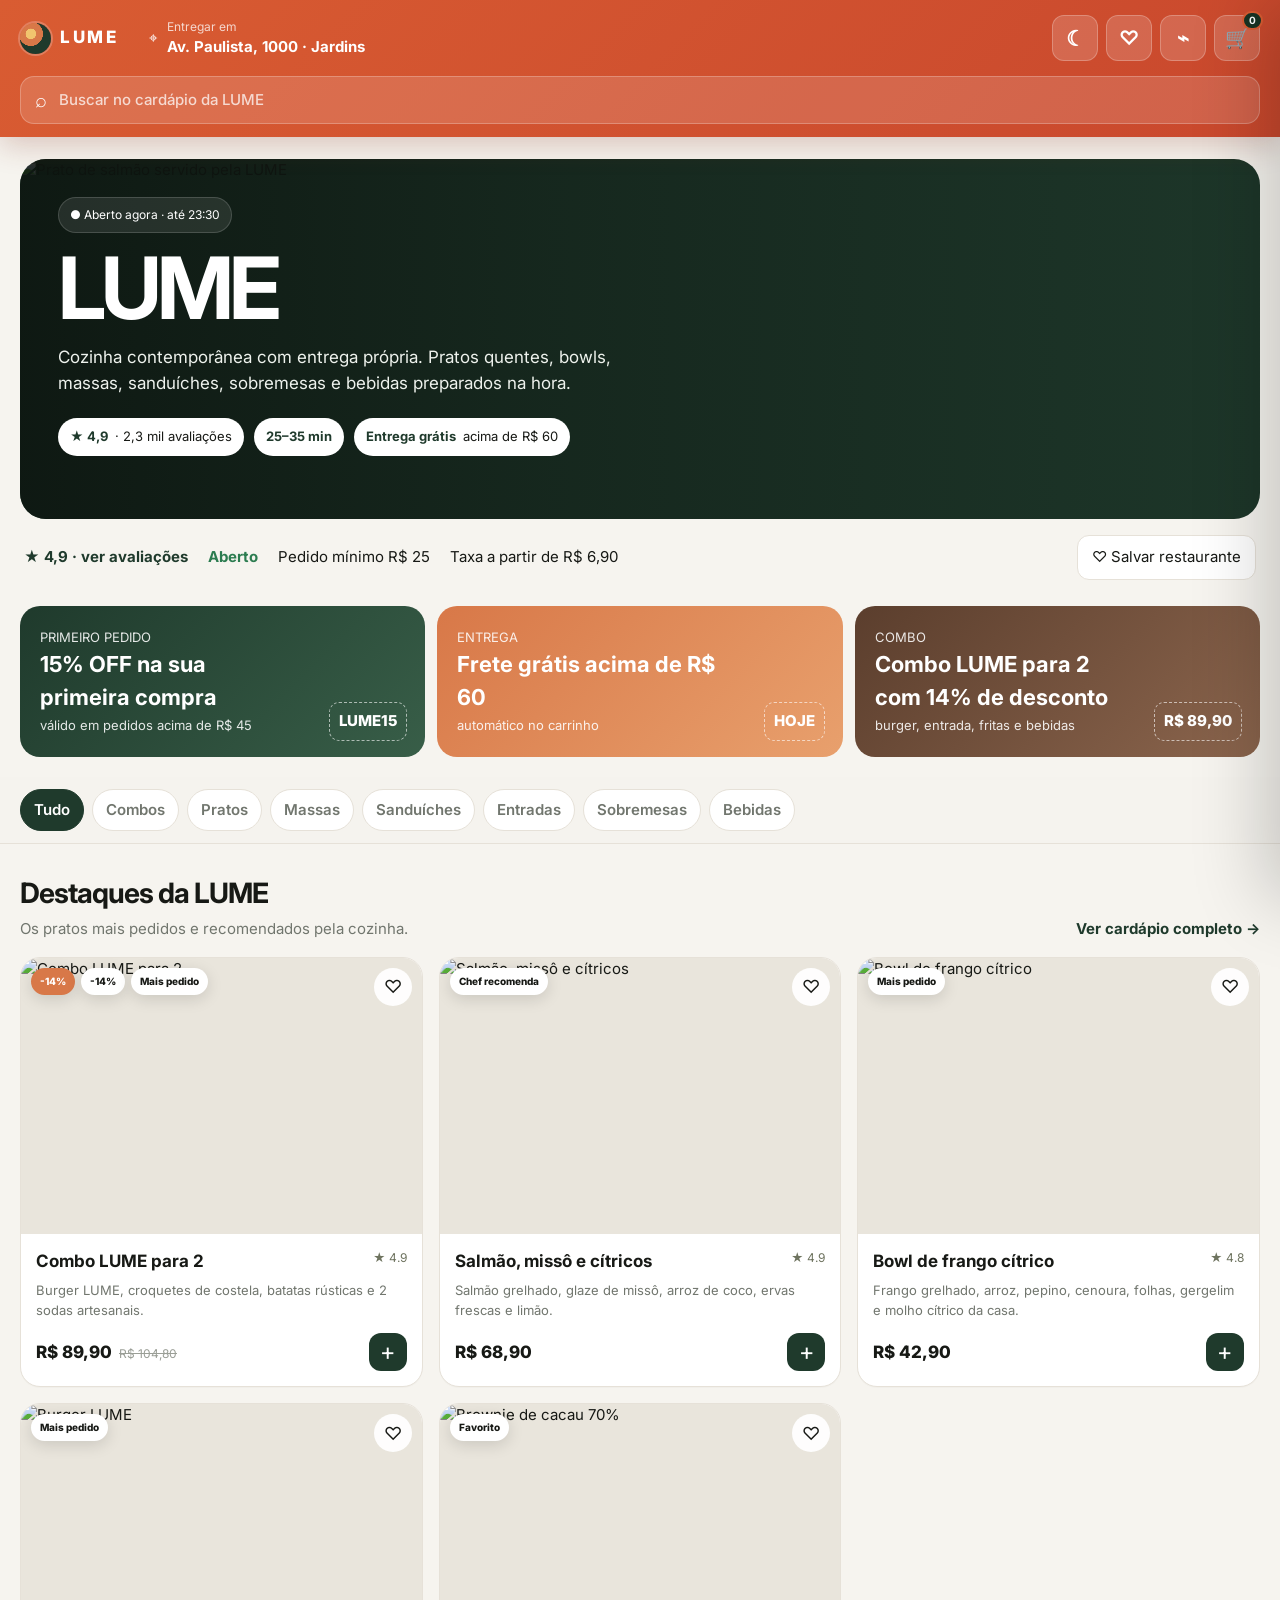
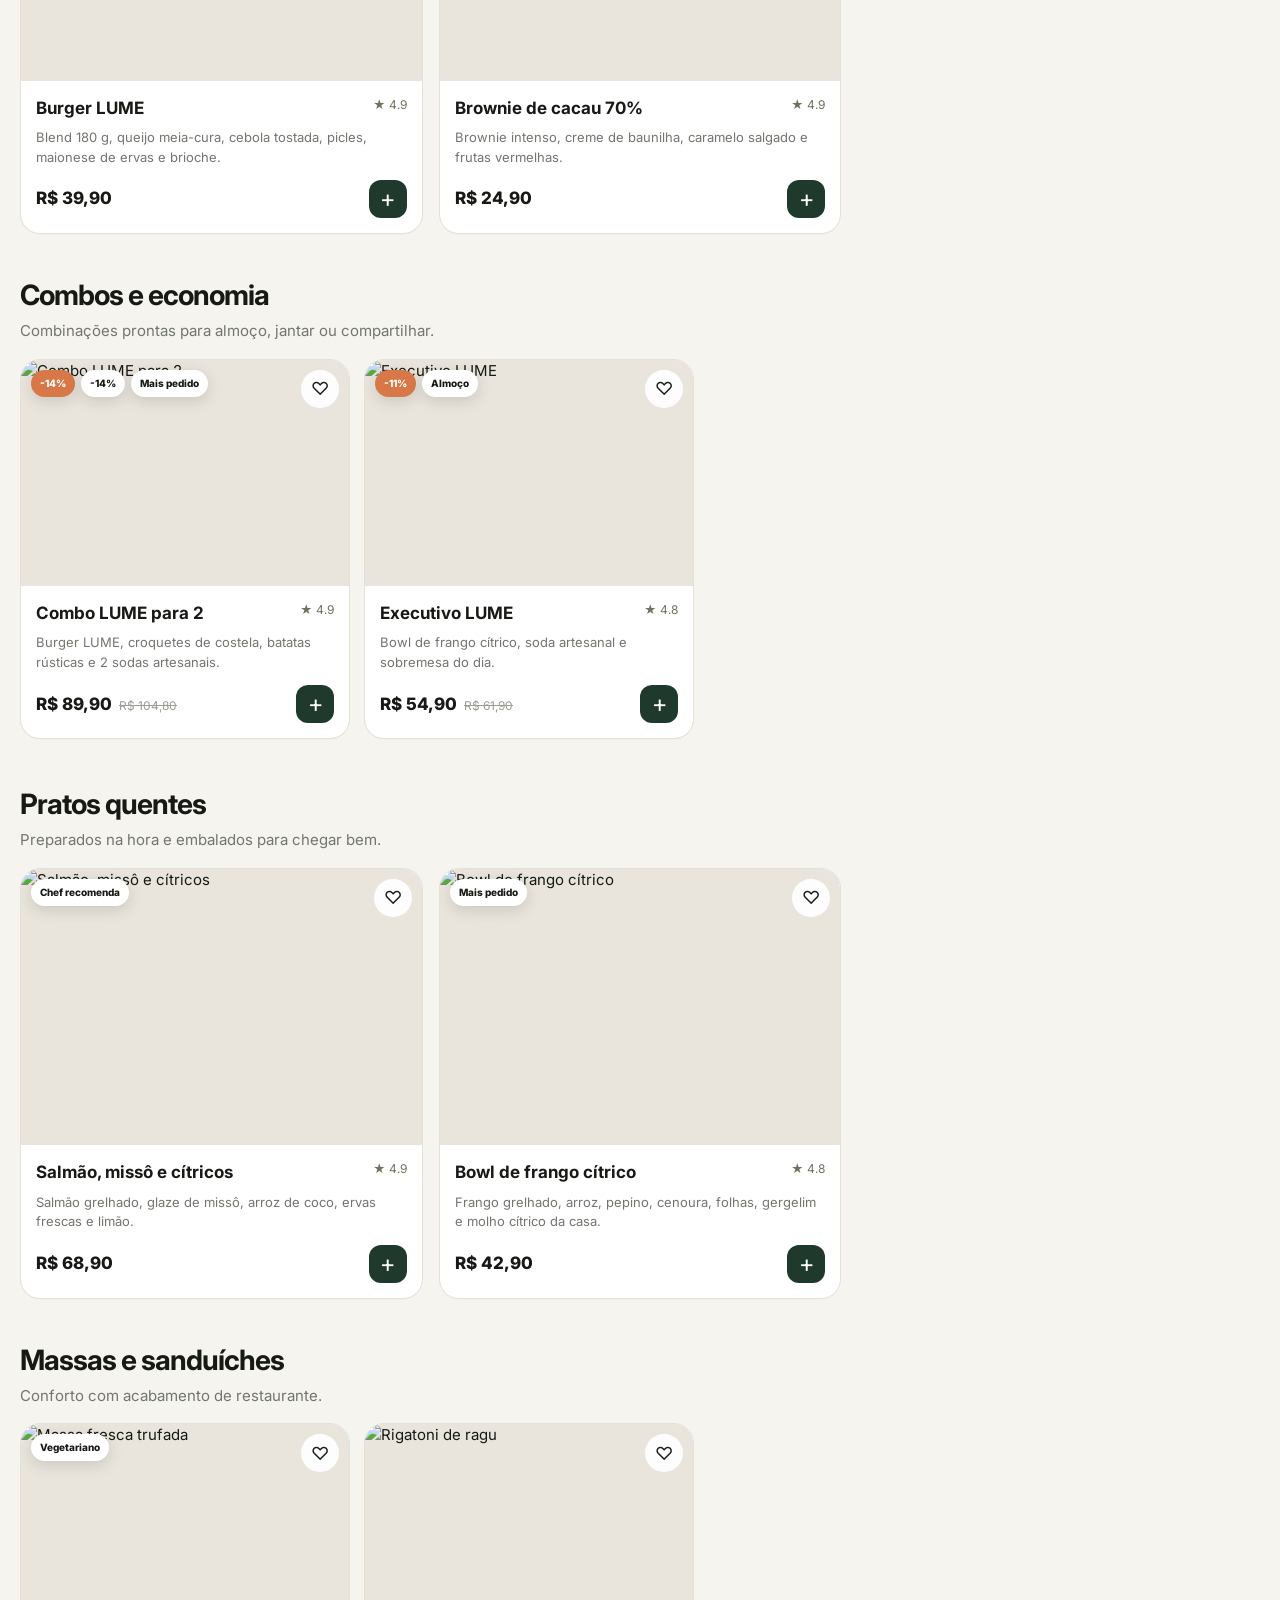
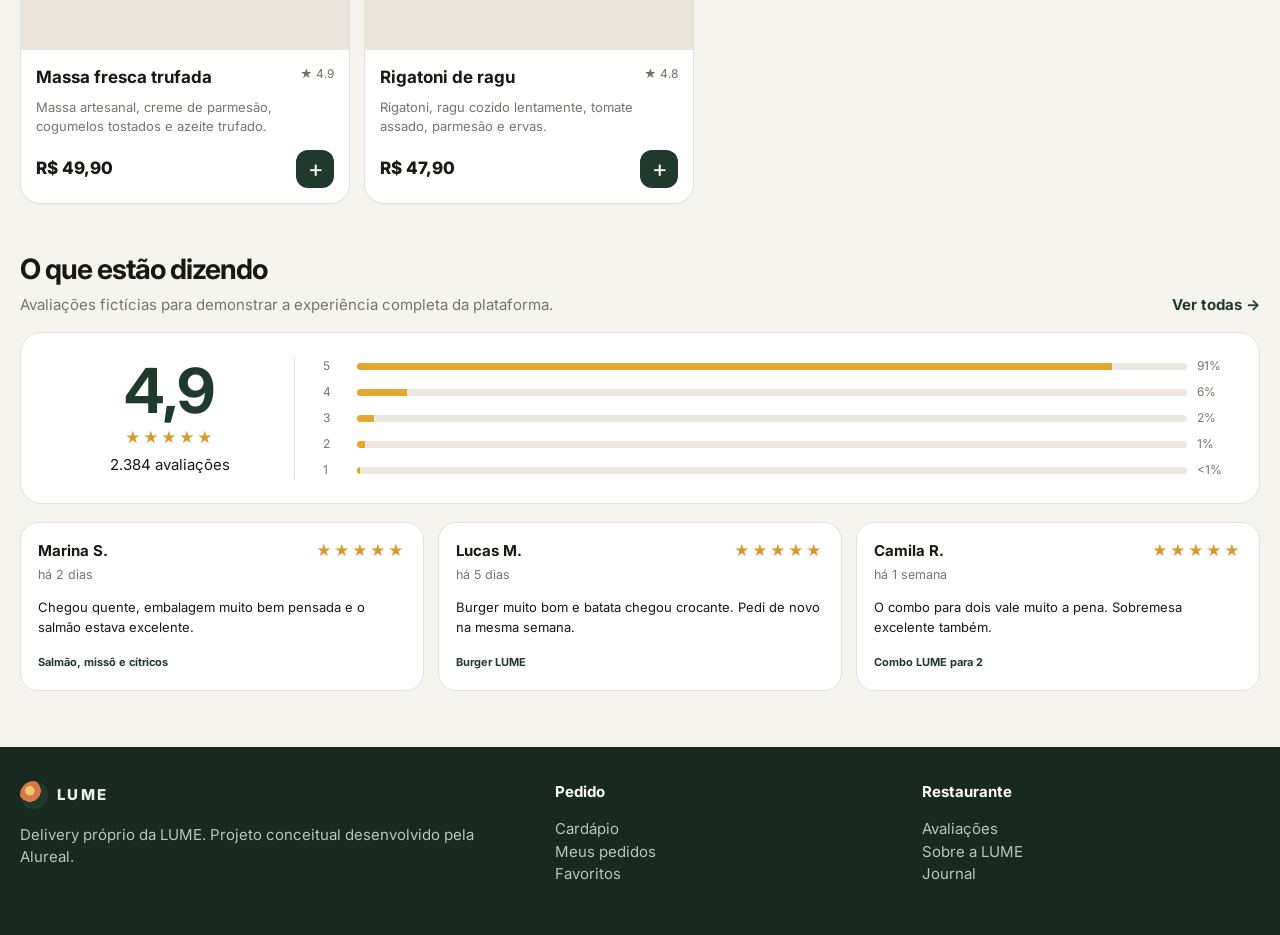
==== commit 8e0d6c79: "fix: bust delivery asset cache" ====
--- a/index.html
+++ b/index.html
@@ -9,7 +9,7 @@
   <link rel="preconnect" href="https://fonts.googleapis.com">
   <link rel="preconnect" href="https://fonts.gstatic.com" crossorigin>
   <link href="https://fonts.googleapis.com/css2?family=Inter:wght@400;500;600;700;800&display=swap" rel="stylesheet">
-  <link rel="stylesheet" href="delivery.css">
+  <link rel="stylesheet" href="delivery.css?v=20260929-1813">
 </head>
 <body>
   <div data-app-header></div>
@@ -144,7 +144,7 @@
   <div data-app-footer></div>
   <div data-app-cart></div>
 
-  <script src="delivery-data.js"></script>
-  <script src="delivery.js"></script>
+  <script src="delivery-data.js?v=20260929-1813"></script>
+  <script src="delivery.js?v=20260929-1813"></script>
 </body>
 </html>
--- a/delivery.css
+++ b/delivery.css
@@ -1,7 +1,7 @@
 :root{
   --bg:#f6f4ef;--surface:#fff;--ink:#171915;--muted:#71766e;--line:#e6e1d8;
   --brand:#1f3a2c;--brand-2:#d87848;--accent:#f1c46e;--danger:#b84942;--success:#2c7c50;
-  --shadow:0 18px 55px rgba(33,39,31,.10);--radius:18px;--max:1240px;
+  --shadow:0 18px 55px rgba(33,39,31,.10);--radius:18px;--max:1240px;--menu-bg:#d95c32;--menu-bg-2:#c9482d;--menu-fg:#fff;--menu-soft:rgba(255,255,255,.16);--menu-line:rgba(255,255,255,.24);
 }
 *{box-sizing:border-box}
 html{scroll-behavior:smooth;-webkit-text-size-adjust:100%}
@@ -256,3 +256,216 @@
   .product-body h3{font-size:15px}
   .product-body p{font-size:12px;display:-webkit-box;-webkit-line-clamp:2;-webkit-box-orient:vertical;overflow:hidden}
 }
+
+.mobile-bottom-nav{display:none}
+@media(max-width:720px){
+  body{padding-bottom:66px}
+  .mobile-bottom-nav{position:fixed;left:0;right:0;bottom:0;z-index:78;height:64px;background:#fffffff4;backdrop-filter:blur(18px);border-top:1px solid var(--line);display:grid;grid-template-columns:repeat(4,1fr);padding-bottom:env(safe-area-inset-bottom)}
+  .mobile-bottom-nav a{display:grid;place-items:center;align-content:center;gap:2px;font-size:19px;color:#656a63}
+  .mobile-bottom-nav span{font-size:10px;font-weight:700}
+  .cart-fab{bottom:78px}
+  .delivery-footer{padding-bottom:36px}
+}
+
+
+/* theme-and-navigation-upgrade-2026-09-29 */
+:root[data-theme="dark"]{
+  color-scheme:dark;
+  --bg:#0f120f;
+  --surface:#171b17;
+  --ink:#f4f4ef;
+  --muted:#a7afa7;
+  --line:#2c342d;
+  --brand:#8db69a;
+  --brand-2:#ef784b;
+  --accent:#f1c46e;
+  --success:#72c693;
+  --danger:#e4776f;
+  --shadow:0 18px 55px rgba(0,0,0,.34);
+  --menu-bg:#d95c32;
+  --menu-bg-2:#b9412b;
+  --menu-fg:#fff;
+  --menu-soft:rgba(255,255,255,.14);
+  --menu-line:rgba(255,255,255,.24);
+}
+
+.delivery-header{
+  background:linear-gradient(135deg,var(--menu-bg),var(--menu-bg-2));
+  border-bottom:0;
+  color:var(--menu-fg);
+  box-shadow:0 8px 28px rgba(125,43,23,.24);
+}
+.delivery-header .top-row{min-height:76px}
+.delivery-header .wordmark{font-size:17px;color:#fff}
+.delivery-header .wordmark-mark{width:31px;height:31px;box-shadow:0 0 0 2px rgba(255,255,255,.22)}
+.delivery-header .location-btn{color:#fff}
+.delivery-header .location-btn:hover{background:var(--menu-soft)}
+.delivery-header .location-copy small{color:rgba(255,255,255,.76);font-size:12px}
+.delivery-header .location-copy strong{color:#fff;font-size:15px}
+.delivery-header .icon-btn{
+  width:46px;height:46px;
+  border:1px solid var(--menu-line);
+  background:var(--menu-soft);
+  color:#fff;
+  font-size:20px;
+  font-weight:700;
+}
+.delivery-header .icon-btn:hover{background:rgba(255,255,255,.24)}
+.delivery-header .count-badge{background:#183323;color:#fff;border:2px solid var(--menu-bg)}
+.delivery-header .search-row{padding-bottom:13px}
+.delivery-header .search-box{
+  height:48px;
+  background:rgba(255,255,255,.14);
+  border:1px solid var(--menu-line);
+  color:#fff;
+}
+.delivery-header .search-box>span{font-size:20px;color:#fff}
+.delivery-header .search-box input{color:#fff;font-size:15px;font-weight:500}
+.delivery-header .search-box input::placeholder{color:rgba(255,255,255,.74)}
+
+.theme-toggle{
+  position:relative;
+}
+.theme-toggle .theme-icon{font-size:21px;line-height:1}
+.theme-toggle .theme-label{position:absolute;width:1px;height:1px;overflow:hidden;clip:rect(0,0,0,0);white-space:nowrap}
+
+.category-bar-wrap{
+  background:color-mix(in srgb,var(--bg) 94%,transparent);
+  border-bottom:1px solid var(--line);
+}
+.mobile-bottom-nav{
+  background:linear-gradient(135deg,var(--menu-bg),var(--menu-bg-2))!important;
+  border-top:0!important;
+  box-shadow:0 -8px 28px rgba(125,43,23,.24);
+}
+.mobile-bottom-nav a{
+  color:#fff!important;
+  font-size:23px!important;
+  font-weight:800;
+  transition:background .18s ease,transform .18s ease;
+}
+.mobile-bottom-nav a:active{transform:scale(.96)}
+.mobile-bottom-nav span{
+  color:#fff!important;
+  font-size:12px!important;
+  font-weight:800!important;
+  letter-spacing:.01em;
+}
+.mobile-bottom-nav a:hover{background:rgba(255,255,255,.11)}
+
+:root[data-theme="dark"] .product-card,
+:root[data-theme="dark"] .rating-panel,
+:root[data-theme="dark"] .review,
+:root[data-theme="dark"] .review-full,
+:root[data-theme="dark"] .cart-drawer,
+:root[data-theme="dark"] .cart-main,
+:root[data-theme="dark"] .cart-summary-card,
+:root[data-theme="dark"] .checkout-card,
+:root[data-theme="dark"] .support-card,
+:root[data-theme="dark"] .order-card,
+:root[data-theme="dark"] .filter-panel,
+:root[data-theme="dark"] .detail-info{
+  background:var(--surface);
+  color:var(--ink);
+}
+:root[data-theme="dark"] .secondary-btn,
+:root[data-theme="dark"] .drawer-close,
+:root[data-theme="dark"] .qty-btn,
+:root[data-theme="dark"] .catalog-tools select,
+:root[data-theme="dark"] .coupon-row input,
+:root[data-theme="dark"] .coupon-row button,
+:root[data-theme="dark"] .review-filter{
+  background:#1e241f;
+  color:var(--ink);
+  border-color:var(--line);
+}
+:root[data-theme="dark"] .choice,
+:root[data-theme="dark"] .address-card,
+:root[data-theme="dark"] .payment,
+:root[data-theme="dark"] .option-group,
+:root[data-theme="dark"] .detail-footer{
+  background:var(--surface);
+  color:var(--ink);
+}
+:root[data-theme="dark"] .detail-footer{background:rgba(23,27,23,.94)}
+:root[data-theme="dark"] .note-box,
+:root[data-theme="dark"] .coupon-row input{
+  background:#121612;
+  color:var(--ink);
+}
+:root[data-theme="dark"] .required{background:#252c26;color:#c9d0c9}
+:root[data-theme="dark"] .bar-track{background:#293029}
+:root[data-theme="dark"] .favorite-restaurant{background:var(--surface);color:var(--ink)}
+:root[data-theme="dark"] .category-chip{background:var(--surface);color:var(--muted)}
+:root[data-theme="dark"] .category-chip.active{background:var(--menu-bg);border-color:var(--menu-bg);color:#fff}
+:root[data-theme="dark"] .text-link,
+:root[data-theme="dark"] .rating-link{color:#ef956f}
+:root[data-theme="dark"] .mini-rating{color:#c8cbbf}
+:root[data-theme="dark"] .map-placeholder{background:#25372b}
+:root[data-theme="dark"] .map-road{background:#526b59}
+:root[data-theme="dark"] .empty-state{color:var(--muted)}
+:root[data-theme="dark"] .product-photo{background:#20251f}
+:root[data-theme="dark"] .badge:not(.promo){background:#f7f3eb;color:#20231e}
+:root[data-theme="dark"] .meta-pill{background:#f7f3eb;color:#20231e}
+:root[data-theme="dark"] .meta-pill strong{color:#335642}
+:root[data-theme="dark"] .delivery-footer{background:#0c160f}
+:root[data-theme="dark"] input,
+:root[data-theme="dark"] select,
+:root[data-theme="dark"] textarea{accent-color:var(--menu-bg)}
+
+@media(max-width:720px){
+  .delivery-header .top-row{min-height:68px}
+  .delivery-header .wordmark-mark{width:30px;height:30px}
+  .delivery-header .icon-btn{width:44px;height:44px;font-size:21px}
+  .delivery-header .location-copy strong{font-size:14px}
+  .delivery-header .location-copy small{font-size:11px}
+  .mobile-bottom-nav{height:68px}
+  body{padding-bottom:70px}
+  .cart-fab{bottom:82px}
+}
+
+
+/* mobile-menu-cache-and-category-fix-2026-09-29 */
+.category-bar-wrap{
+  position:static!important;
+  top:auto!important;
+  z-index:auto!important;
+  backdrop-filter:none!important;
+  -webkit-backdrop-filter:none!important;
+}
+@media(max-width:720px){
+  .category-bar-wrap{position:static!important;top:auto!important}
+  .mobile-bottom-nav{
+    background:#d95c32!important;
+    background:linear-gradient(135deg,#df6539,#c7462d)!important;
+    color:#fff!important;
+    border-top:0!important;
+    box-shadow:0 -10px 30px rgba(111,38,20,.28)!important;
+  }
+  .mobile-bottom-nav a{
+    color:#fff!important;
+    font-size:25px!important;
+    font-weight:800!important;
+    opacity:1!important;
+  }
+  .mobile-bottom-nav a svg{
+    width:24px!important;
+    height:24px!important;
+    stroke:#fff!important;
+    color:#fff!important;
+    fill:none!important;
+    stroke-width:2.2!important;
+  }
+  .mobile-bottom-nav span{
+    color:#fff!important;
+    font-size:12.5px!important;
+    line-height:1.05!important;
+    font-weight:800!important;
+  }
+  .header-actions .theme-toggle{
+    display:grid!important;
+  }
+  .header-actions .nav-secondary{
+    display:none!important;
+  }
+}
